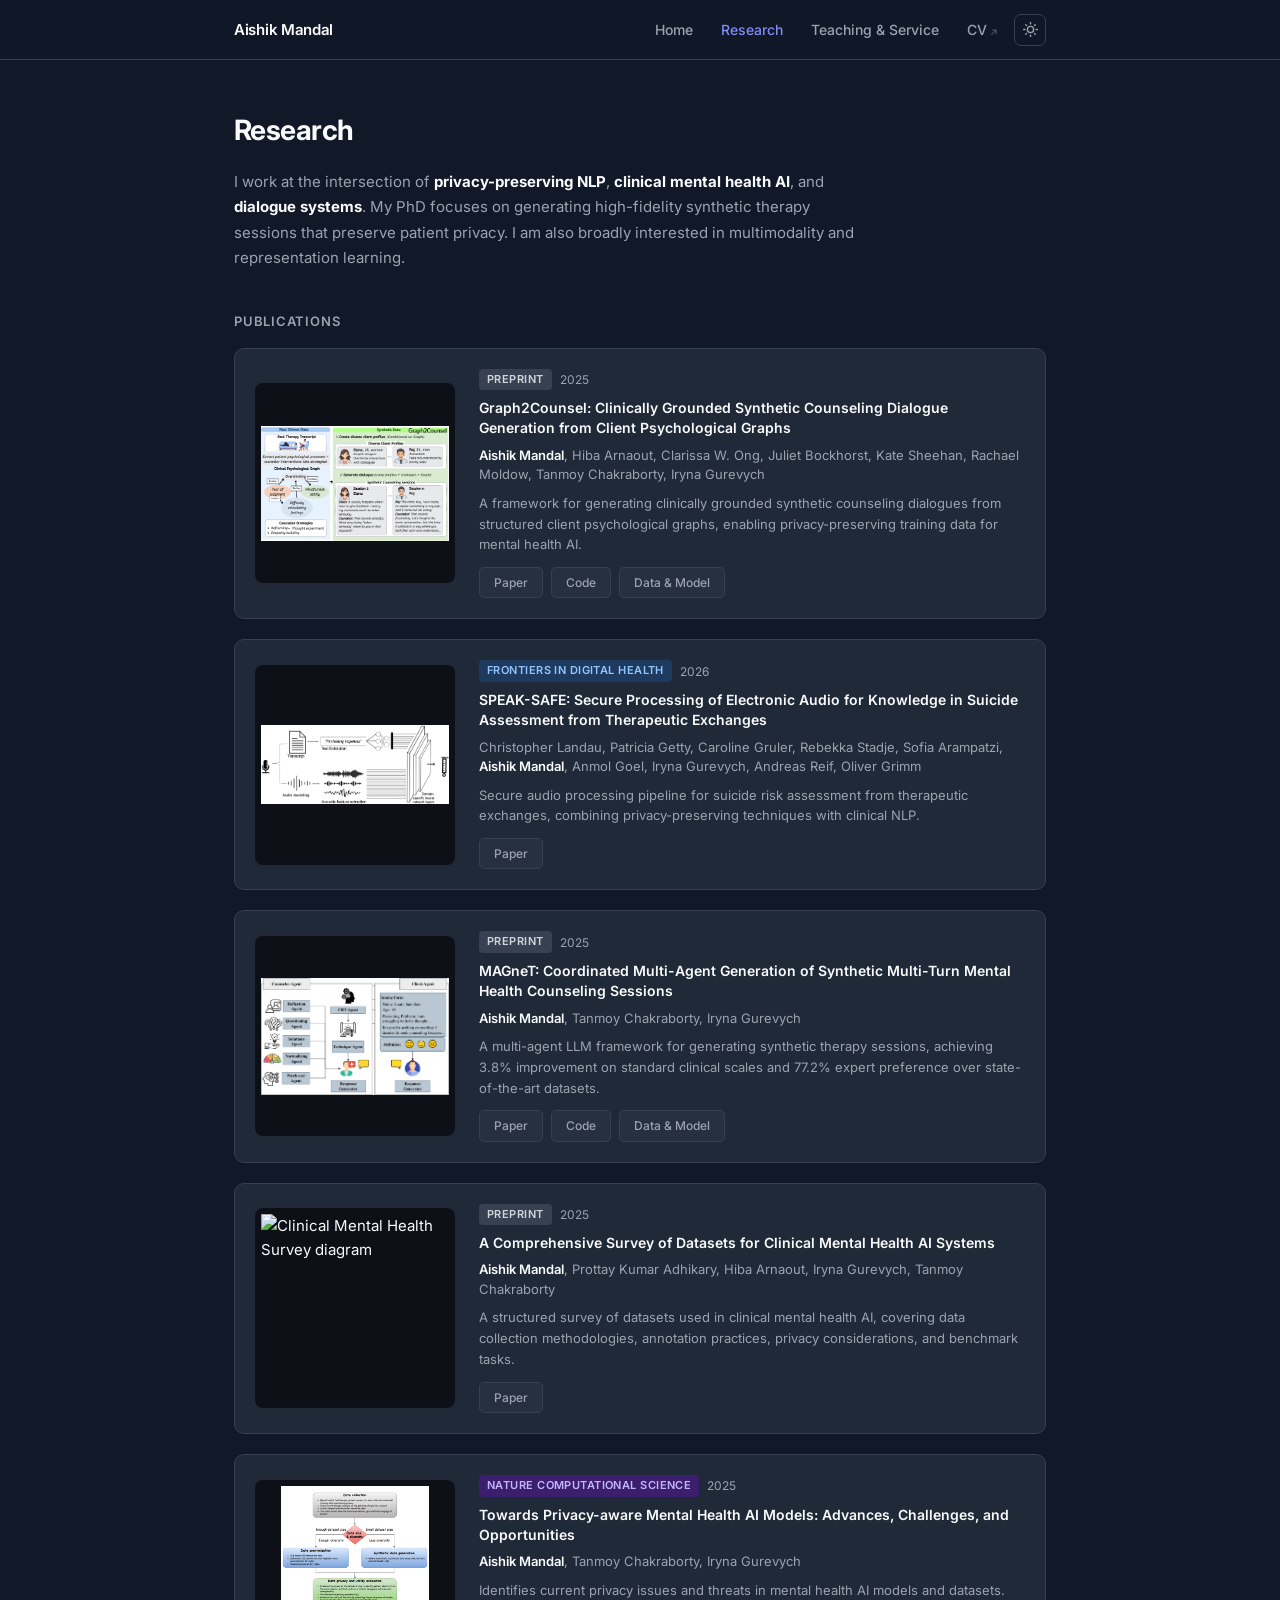
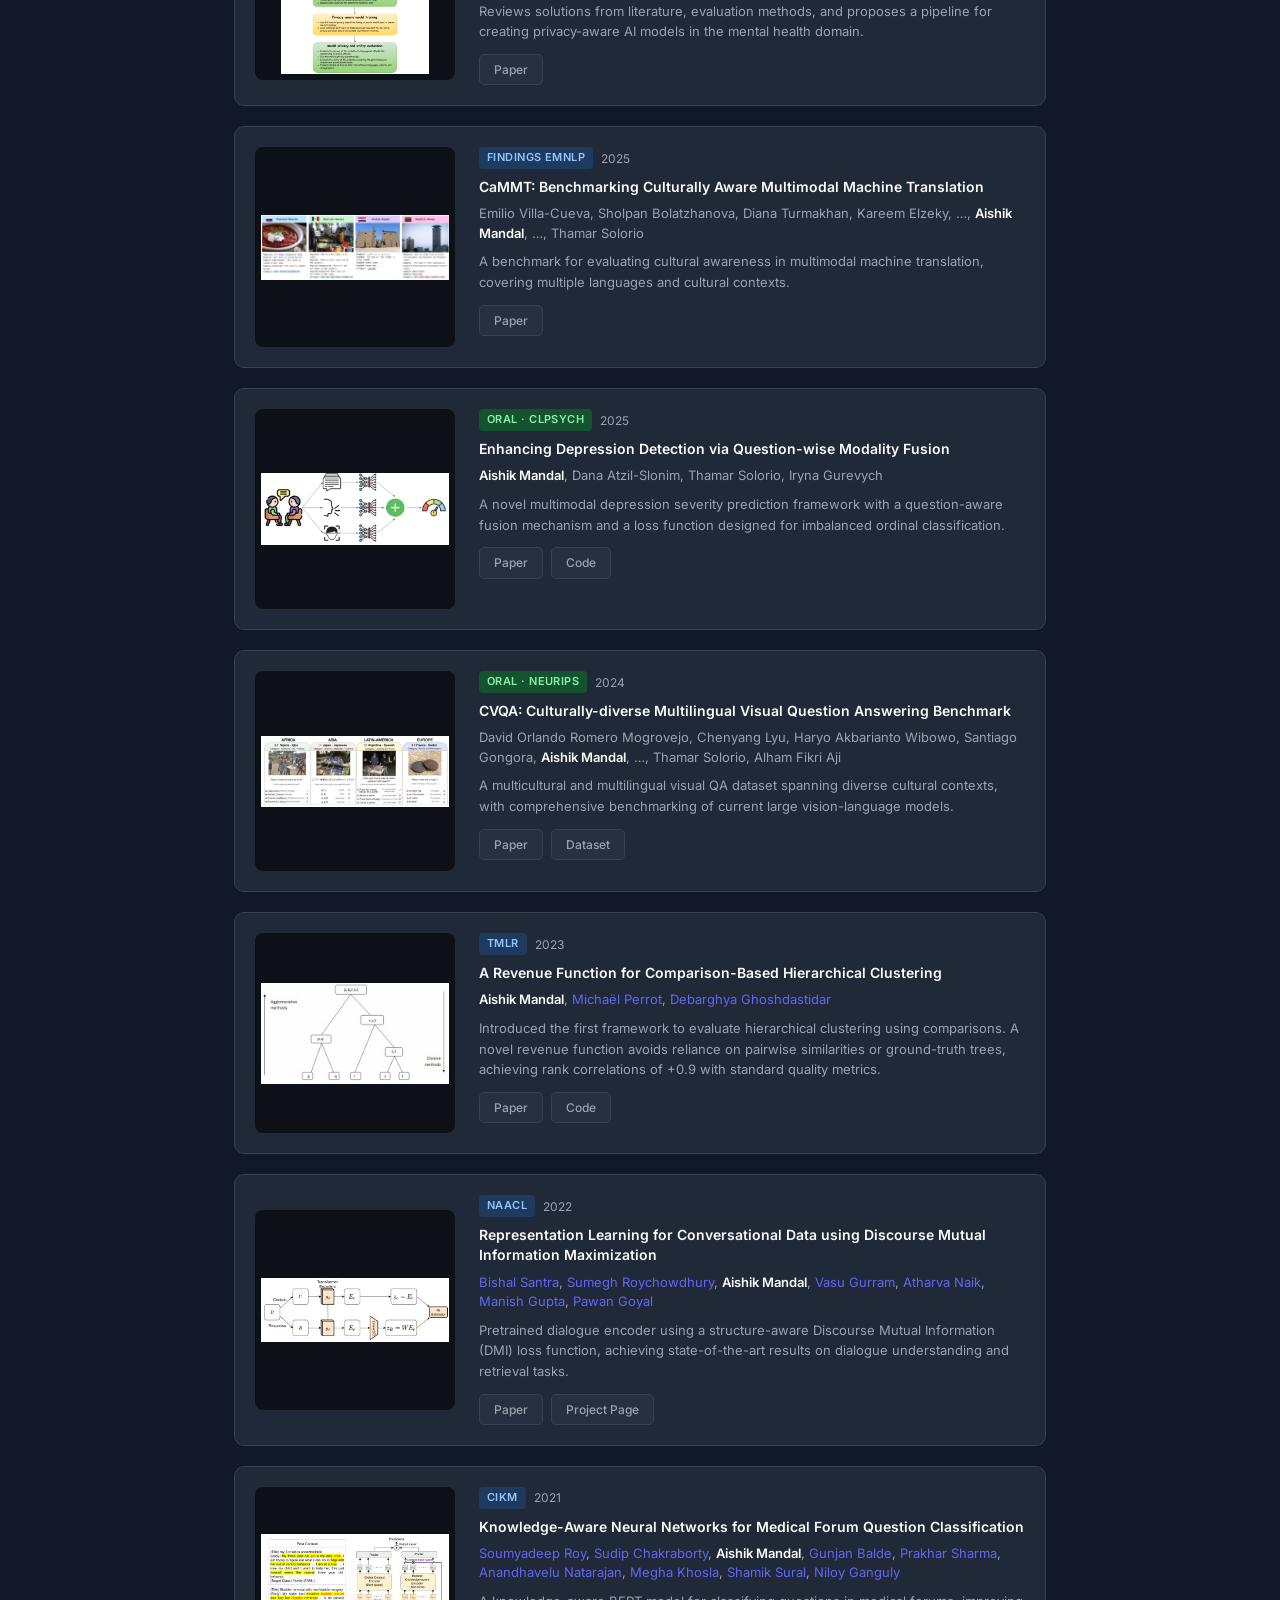
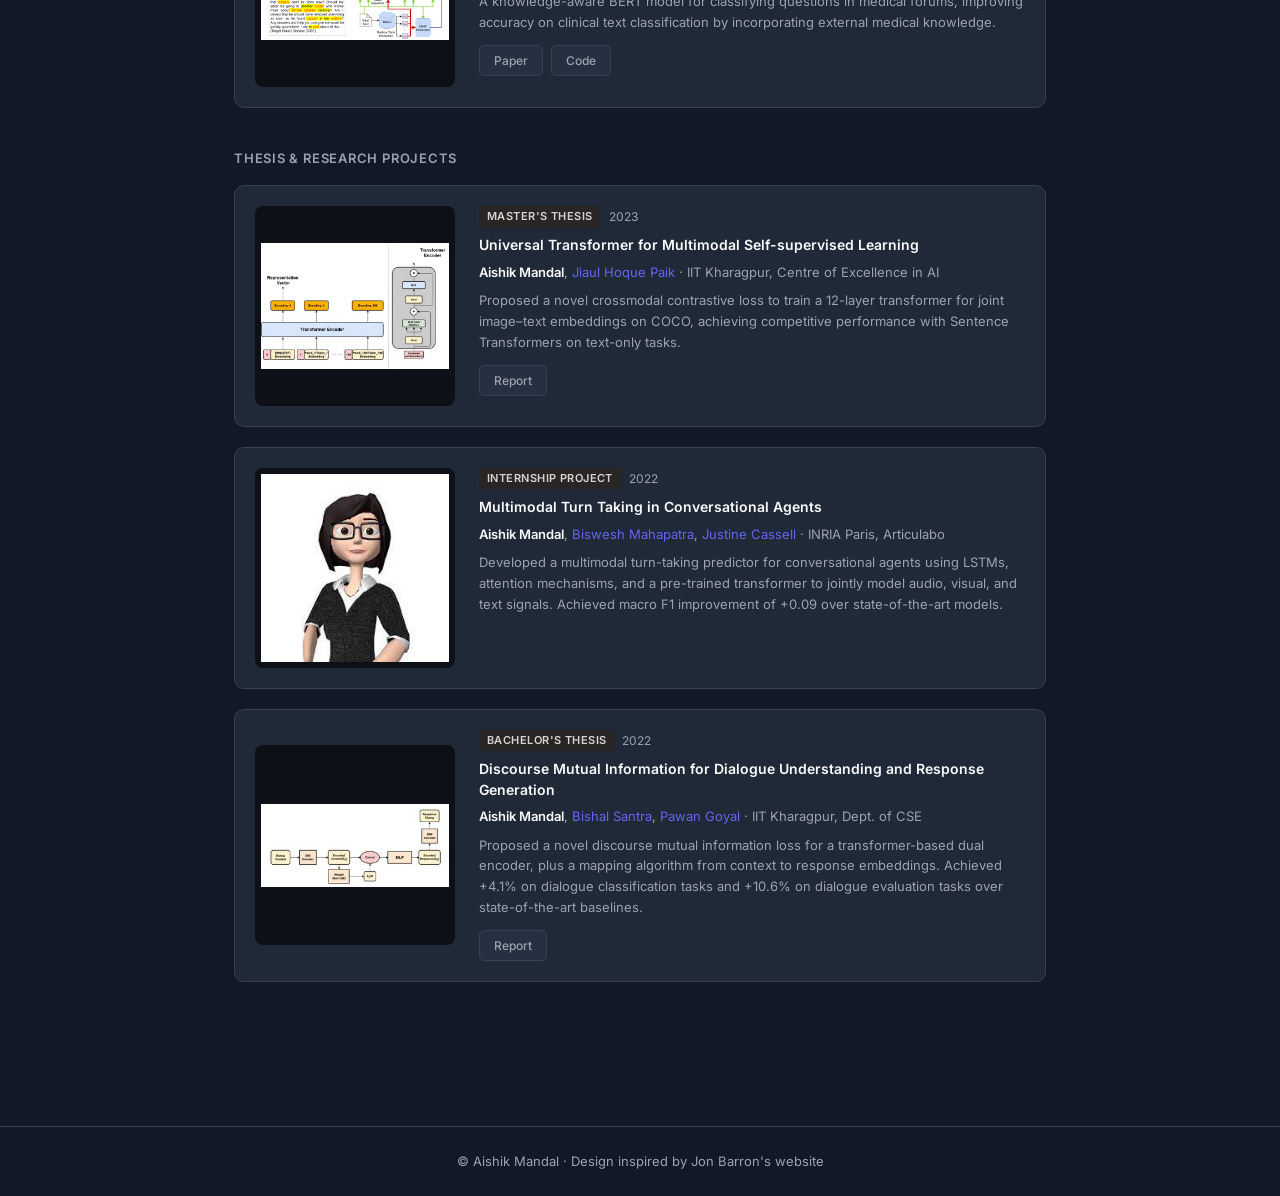
==== research.html @ 2f8f7387 "refactored to multi-page look" ====
<!DOCTYPE html>
<html lang="en">
<head>
  <meta charset="UTF-8">
  <meta name="viewport" content="width=device-width, initial-scale=1">
  <title>Research — Aishik Mandal</title>
  <meta name="author" content="Aishik Mandal">
  <meta name="description" content="Publications and research projects by Aishik Mandal — privacy-preserving NLP, mental health AI, dialogue systems, multimodality.">
  <link rel="canonical" href="https://jitaishik.github.io/research.html">
  <meta property="og:title" content="Research — Aishik Mandal">
  <meta property="og:description" content="Publications and research projects by Aishik Mandal.">
  <meta property="og:url" content="https://jitaishik.github.io/research.html">
  <meta property="og:type" content="website">
  <link rel="icon" href="data:image/svg+xml,<svg xmlns=%22http://www.w3.org/2000/svg%22 viewBox=%220 0 100 100%22><text y=%22.9em%22 font-size=%2290%22>🌐</text></svg>">
  <script>if(localStorage.getItem('theme')==='light')document.documentElement.setAttribute('data-theme','light');</script>
  <link rel="stylesheet" href="assets/css/base.css">
  <link rel="stylesheet" href="assets/css/nav.css">
  <link rel="stylesheet" href="assets/css/research.css">
</head>
<body>
  <a class="skip-link" href="#main">Skip to content</a>

  <nav class="site-nav" aria-label="Primary navigation">
    <div class="nav-inner">
      <a class="nav-logo" href="index.html">Aishik Mandal</a>
      <div class="nav-right">
        <ul class="nav-links">
          <li><a href="index.html">Home</a></li>
          <li><a href="research.html">Research</a></li>
          <li><a href="teaching.html">Teaching &amp; Service</a></li>
          <li><a href="data/CV_Aishik_Mandal_2026.pdf" target="_blank">CV</a></li>
        </ul>
        <button class="theme-toggle" aria-label="Switch to light mode"></button>
        <button class="menu-toggle" aria-label="Toggle menu" aria-expanded="false">☰</button>
      </div>
    </div>
  </nav>

  <main id="main">
    <div class="container">

      <section class="section" id="research">
        <h1 style="font-size:28px; font-weight:700; letter-spacing:-0.02em; margin-bottom:16px;">Research</h1>
        <p class="research-intro">
          I work at the intersection of <strong style="color:var(--text);">privacy-preserving NLP</strong>,
          <strong style="color:var(--text);">clinical mental health AI</strong>, and
          <strong style="color:var(--text);">dialogue systems</strong>.
          My PhD focuses on generating high-fidelity synthetic therapy sessions that preserve patient privacy.
          I am also broadly interested in multimodality and representation learning.
        </p>

        <!-- ── Publications ─────────────────────── -->
        <h2 class="subsection-title">Publications</h2>
        <div class="papers-list">

          <!-- Graph2Counsel -->
          <article class="paper-card" id="graph2counsel">
            <div class="paper-thumb">
              <img src="images/Graph2Counsel_Diagram.png" alt="Graph2Counsel diagram" loading="lazy">
            </div>
            <div class="paper-content">
              <div class="paper-meta">
                <span class="badge badge-preprint">Preprint</span>
                <span class="paper-year">2025</span>
              </div>
              <span class="paper-title">Graph2Counsel: Clinically Grounded Synthetic Counseling Dialogue Generation from Client Psychological Graphs</span>
              <p class="paper-authors">
                <span class="me">Aishik Mandal</span>, Hiba Arnaout, Clarissa W. Ong, Juliet Bockhorst,
                Kate Sheehan, Rachael Moldow, Tanmoy Chakraborty, Iryna Gurevych
              </p>
              <p class="paper-desc">
                A framework for generating clinically grounded synthetic counseling dialogues from structured client psychological graphs, enabling privacy-preserving training data for mental health AI.
              </p>
              <div class="paper-links">
                <a class="btn" href="#" target="_blank">Paper</a>
                <a class="btn" href="#" target="_blank">Code</a>
                <a class="btn" href="#" target="_blank">Data &amp; Model</a>
              </div>
            </div>
          </article>

          <!-- SPEAK-SAFE -->
          <article class="paper-card" id="speaksafe">
            <div class="paper-thumb">
              <img src="images/speak_safe.png" alt="SPEAK-SAFE diagram" loading="lazy">
            </div>
            <div class="paper-content">
              <div class="paper-meta">
                <span class="badge badge-journal">Frontiers in Digital Health</span>
                <span class="paper-year">2026</span>
              </div>
              <span class="paper-title">SPEAK-SAFE: Secure Processing of Electronic Audio for Knowledge in Suicide Assessment from Therapeutic Exchanges</span>
              <p class="paper-authors">
                Christopher Landau, Patricia Getty, Caroline Gruler, Rebekka Stadje, Sofia Arampatzi,
                <span class="me">Aishik Mandal</span>, Anmol Goel, Iryna Gurevych, Andreas Reif, Oliver Grimm
              </p>
              <p class="paper-desc">
                Secure audio processing pipeline for suicide risk assessment from therapeutic exchanges, combining privacy-preserving techniques with clinical NLP.
              </p>
              <div class="paper-links">
                <a class="btn" href="#" target="_blank">Paper</a>
              </div>
            </div>
          </article>

          <!-- MAGneT -->
          <article class="paper-card" id="magnet">
            <div class="paper-thumb">
              <img src="images/MAGneT.png" alt="MAGneT framework diagram" loading="lazy">
            </div>
            <div class="paper-content">
              <div class="paper-meta">
                <span class="badge badge-preprint">Preprint</span>
                <span class="paper-year">2025</span>
              </div>
              <span class="paper-title">MAGneT: Coordinated Multi-Agent Generation of Synthetic Multi-Turn Mental Health Counseling Sessions</span>
              <p class="paper-authors">
                <span class="me">Aishik Mandal</span>, Tanmoy Chakraborty, Iryna Gurevych
              </p>
              <p class="paper-desc">
                A multi-agent LLM framework for generating synthetic therapy sessions, achieving 3.8% improvement on standard clinical scales and 77.2% expert preference over state-of-the-art datasets.
              </p>
              <div class="paper-links">
                <a class="btn" href="#" target="_blank">Paper</a>
                <a class="btn" href="#" target="_blank">Code</a>
                <a class="btn" href="#" target="_blank">Data &amp; Model</a>
              </div>
            </div>
          </article>

          <!-- Survey -->
          <article class="paper-card" id="survey">
            <div class="paper-thumb">
              <img src="images/MH_Survey.png" alt="Clinical Mental Health Survey diagram" loading="lazy">
            </div>
            <div class="paper-content">
              <div class="paper-meta">
                <span class="badge badge-preprint">Preprint</span>
                <span class="paper-year">2025</span>
              </div>
              <span class="paper-title">A Comprehensive Survey of Datasets for Clinical Mental Health AI Systems</span>
              <p class="paper-authors">
                <span class="me">Aishik Mandal</span>, Prottay Kumar Adhikary, Hiba Arnaout, Iryna Gurevych, Tanmoy Chakraborty
              </p>
              <p class="paper-desc">
                A structured survey of datasets used in clinical mental health AI, covering data collection methodologies, annotation practices, privacy considerations, and benchmark tasks.
              </p>
              <div class="paper-links">
                <a class="btn" href="#" target="_blank">Paper</a>
              </div>
            </div>
          </article>

          <!-- Nature NCS -->
          <article class="paper-card" id="privacy-mh">
            <div class="paper-thumb">
              <img src="images/perspective.png" alt="Privacy-aware Mental Health AI thumbnail" loading="lazy">
            </div>
            <div class="paper-content">
              <div class="paper-meta">
                <span class="badge badge-nature">Nature Computational Science</span>
                <span class="paper-year">2025</span>
              </div>
              <a class="paper-title" href="https://www.nature.com/articles/s43588-025-00875-w" target="_blank">
                Towards Privacy-aware Mental Health AI Models: Advances, Challenges, and Opportunities
              </a>
              <p class="paper-authors">
                <span class="me">Aishik Mandal</span>, Tanmoy Chakraborty, Iryna Gurevych
              </p>
              <p class="paper-desc">
                Identifies current privacy issues and threats in mental health AI models and datasets. Reviews solutions from literature, evaluation methods, and proposes a pipeline for creating privacy-aware AI models in the mental health domain.
              </p>
              <div class="paper-links">
                <a class="btn" href="https://www.nature.com/articles/s43588-025-00875-w" target="_blank">Paper</a>
              </div>
            </div>
          </article>

          <!-- CaMMT -->
          <article class="paper-card" id="cammt">
            <div class="paper-thumb">
              <img src="images/cammt.png" alt="CaMMT benchmark diagram" loading="lazy">
            </div>
            <div class="paper-content">
              <div class="paper-meta">
                <span class="badge badge-conf">Findings EMNLP</span>
                <span class="paper-year">2025</span>
              </div>
              <span class="paper-title">CaMMT: Benchmarking Culturally Aware Multimodal Machine Translation</span>
              <p class="paper-authors">
                Emilio Villa-Cueva, Sholpan Bolatzhanova, Diana Turmakhan, Kareem Elzeky, …,
                <span class="me">Aishik Mandal</span>, …, Thamar Solorio
              </p>
              <p class="paper-desc">
                A benchmark for evaluating cultural awareness in multimodal machine translation, covering multiple languages and cultural contexts.
              </p>
              <div class="paper-links">
                <a class="btn" href="#" target="_blank">Paper</a>
              </div>
            </div>
          </article>

          <!-- QuestMF / CLPsych 2025 -->
          <article class="paper-card" id="questmf">
            <div class="paper-thumb">
              <img src="images/questmf.png" alt="Question-wise Modality Fusion thumbnail" loading="lazy">
            </div>
            <div class="paper-content">
              <div class="paper-meta">
                <span class="badge badge-oral">Oral · CLPsych</span>
                <span class="paper-year">2025</span>
              </div>
              <a class="paper-title" href="https://aclanthology.org/2025.clpsych-1.4/" target="_blank">
                Enhancing Depression Detection via Question-wise Modality Fusion
              </a>
              <p class="paper-authors">
                <span class="me">Aishik Mandal</span>, Dana Atzil-Slonim, Thamar Solorio, Iryna Gurevych
              </p>
              <p class="paper-desc">
                A novel multimodal depression severity prediction framework with a question-aware fusion mechanism and a loss function designed for imbalanced ordinal classification.
              </p>
              <div class="paper-links">
                <a class="btn" href="https://aclanthology.org/2025.clpsych-1.pdf#page=56" target="_blank">Paper</a>
                <a class="btn" href="https://github.com/UKPLab/clpsych2025-questmf" target="_blank">Code</a>
              </div>
            </div>
          </article>

          <!-- CVQA -->
          <article class="paper-card" id="cvqa">
            <div class="paper-thumb">
              <img src="images/cvqa.png" alt="CVQA benchmark thumbnail" loading="lazy">
            </div>
            <div class="paper-content">
              <div class="paper-meta">
                <span class="badge badge-oral">Oral · NeurIPS</span>
                <span class="paper-year">2024</span>
              </div>
              <a class="paper-title" href="https://proceedings.neurips.cc/paper_files/paper/2024/hash/1568882ba1a50316e87852542523739c-Abstract-Datasets_and_Benchmarks_Track.html" target="_blank">
                CVQA: Culturally-diverse Multilingual Visual Question Answering Benchmark
              </a>
              <p class="paper-authors">
                David Orlando Romero Mogrovejo, Chenyang Lyu, Haryo Akbarianto Wibowo, Santiago Gongora,
                <span class="me">Aishik Mandal</span>, …, Thamar Solorio, Alham Fikri Aji
              </p>
              <p class="paper-desc">
                A multicultural and multilingual visual QA dataset spanning diverse cultural contexts, with comprehensive benchmarking of current large vision-language models.
              </p>
              <div class="paper-links">
                <a class="btn" href="https://proceedings.neurips.cc/paper_files/paper/2024/file/1568882ba1a50316e87852542523739c-Paper-Datasets_and_Benchmarks_Track.pdf" target="_blank">Paper</a>
                <a class="btn" href="https://huggingface.co/datasets/afaji/cvqa" target="_blank">Dataset</a>
              </div>
            </div>
          </article>

          <!-- Revenue / TMLR 2023 -->
          <article class="paper-card" id="clustering">
            <div class="paper-thumb">
              <img src="images/cluster.jpg" alt="Hierarchical clustering thumbnail" loading="lazy">
            </div>
            <div class="paper-content">
              <div class="paper-meta">
                <span class="badge badge-journal">TMLR</span>
                <span class="paper-year">2023</span>
              </div>
              <a class="paper-title" href="https://openreview.net/pdf?id=QzWr4w8PXx" target="_blank">
                A Revenue Function for Comparison-Based Hierarchical Clustering
              </a>
              <p class="paper-authors">
                <span class="me">Aishik Mandal</span>,
                <a href="https://mperrot.github.io/">Michaël Perrot</a>,
                <a href="https://www.professoren.tum.de/en/ghoshdastidar-debarghya">Debarghya Ghoshdastidar</a>
              </p>
              <p class="paper-desc">
                Introduced the first framework to evaluate hierarchical clustering using comparisons. A novel revenue function avoids reliance on pairwise similarities or ground-truth trees, achieving rank correlations of +0.9 with standard quality metrics.
              </p>
              <div class="paper-links">
                <a class="btn" href="https://openreview.net/pdf?id=QzWr4w8PXx" target="_blank">Paper</a>
                <a class="btn" href="https://github.com/jitaishik/Revenue_ComparisonHC" target="_blank">Code</a>
              </div>
            </div>
          </article>

          <!-- NAACL 2022 -->
          <article class="paper-card" id="dmi-naacl">
            <div class="paper-thumb">
              <img src="images/dmi_model.jpg" alt="Discourse Mutual Information model thumbnail" loading="lazy">
            </div>
            <div class="paper-content">
              <div class="paper-meta">
                <span class="badge badge-conf">NAACL</span>
                <span class="paper-year">2022</span>
              </div>
              <a class="paper-title" href="https://aclanthology.org/2022.naacl-main.124/" target="_blank">
                Representation Learning for Conversational Data using Discourse Mutual Information Maximization
              </a>
              <p class="paper-authors">
                <a href="https://bsantraigi.github.io/cv.html">Bishal Santra</a>,
                <a href="https://scholar.google.com/citations?user=8T4DcYIAAAAJ&hl=en">Sumegh Roychowdhury</a>,
                <span class="me">Aishik Mandal</span>,
                <a href="https://www.linkedin.com/in/vasu-gurram-a94687177/?originalSubdomain=in">Vasu Gurram</a>,
                <a href="https://github.com/atharva-naik">Atharva Naik</a>,
                <a href="https://www.microsoft.com/en-us/research/people/gmanish/">Manish Gupta</a>,
                <a href="https://cse.iitkgp.ac.in/~pawang/">Pawan Goyal</a>
              </p>
              <p class="paper-desc">
                Pretrained dialogue encoder using a structure-aware Discourse Mutual Information (DMI) loss function, achieving state-of-the-art results on dialogue understanding and retrieval tasks.
              </p>
              <div class="paper-links">
                <a class="btn" href="https://aclanthology.org/2022.naacl-main.124.pdf" target="_blank">Paper</a>
                <a class="btn" href="https://bsantraigi.github.io/DMI/" target="_blank">Project Page</a>
              </div>
            </div>
          </article>

          <!-- CIKM 2021 -->
          <article class="paper-card" id="medbert">
            <div class="paper-thumb">
              <img src="images/medbert-ichi.jpg" alt="Medical forum QA thumbnail" loading="lazy">
            </div>
            <div class="paper-content">
              <div class="paper-meta">
                <span class="badge badge-conf">CIKM</span>
                <span class="paper-year">2021</span>
              </div>
              <a class="paper-title" href="https://dl.acm.org/doi/abs/10.1145/3459637.3482128" target="_blank">
                Knowledge-Aware Neural Networks for Medical Forum Question Classification
              </a>
              <p class="paper-authors">
                <a href="https://scholar.google.co.in/citations?user=t3EF4i0AAAAJ&hl=en">Soumyadeep Roy</a>,
                <a href="https://www.linkedin.com/in/sudip-chakraborty-99a8ab176/?originalSubdomain=in">Sudip Chakraborty</a>,
                <span class="me">Aishik Mandal</span>,
                <a href="https://sites.google.com/view/baldegunjan/home">Gunjan Balde</a>,
                <a href="https://scholar.google.com/citations?user=WLlTP5gAAAAJ&hl=en">Prakhar Sharma</a>,
                <a href="https://research.adobe.com/person/anandhavelu-n/">Anandhavelu Natarajan</a>,
                <a href="https://khosla.github.io/">Megha Khosla</a>,
                <a href="http://www.facweb.iitkgp.ac.in/~shamik/">Shamik Sural</a>,
                <a href="http://www.facweb.iitkgp.ac.in/~niloy/">Niloy Ganguly</a>
              </p>
              <p class="paper-desc">
                A knowledge-aware BERT model for classifying questions in medical forums, improving accuracy on clinical text classification by incorporating external medical knowledge.
              </p>
              <div class="paper-links">
                <a class="btn" href="https://dl.acm.org/doi/pdf/10.1145/3459637.3482128" target="_blank">Paper</a>
                <a class="btn" href="https://github.com/roysoumya/knowledge-aware-med-classification" target="_blank">Code</a>
              </div>
            </div>
          </article>

        </div>

        <!-- ── Thesis & Research Projects ─────────── -->
        <h2 class="subsection-title">Thesis &amp; Research Projects</h2>
        <div class="papers-list">

          <!-- Master's Thesis -->
          <article class="paper-card" id="masters-thesis">
            <div class="paper-thumb">
              <img src="images/ut.jpg" alt="Universal Transformer thumbnail" loading="lazy">
            </div>
            <div class="paper-content">
              <div class="paper-meta">
                <span class="badge badge-thesis">Master's Thesis</span>
                <span class="paper-year">2023</span>
              </div>
              <a class="paper-title" href="https://drive.google.com/drive/folders/1yiIRwuFKmMY2-XYvSSr1SyLpytTiTQE6?usp=sharing" target="_blank">
                Universal Transformer for Multimodal Self-supervised Learning
              </a>
              <p class="paper-authors">
                <span class="me">Aishik Mandal</span>,
                <a href="http://www.ai.iitkgp.ac.in/jiaul-hoque-paik.html">Jiaul Hoque Paik</a>
                <span class="muted"> · IIT Kharagpur, Centre of Excellence in AI</span>
              </p>
              <p class="paper-desc">
                Proposed a novel crossmodal contrastive loss to train a 12-layer transformer for joint image–text embeddings on COCO, achieving competitive performance with Sentence Transformers on text-only tasks.
              </p>
              <div class="paper-links">
                <a class="btn" href="https://drive.google.com/drive/folders/1yiIRwuFKmMY2-XYvSSr1SyLpytTiTQE6?usp=sharing" target="_blank">Report</a>
              </div>
            </div>
          </article>

          <!-- INRIA Internship -->
          <article class="paper-card" id="turntaking">
            <div class="paper-thumb">
              <img src="images/sara.jpeg" alt="Turn-taking in conversational agents thumbnail" loading="lazy">
            </div>
            <div class="paper-content">
              <div class="paper-meta">
                <span class="badge badge-intern">Internship Project</span>
                <span class="paper-year">2022</span>
              </div>
              <span class="paper-title">Multimodal Turn Taking in Conversational Agents</span>
              <p class="paper-authors">
                <span class="me">Aishik Mandal</span>,
                <a href="https://biswesh456.github.io/">Biswesh Mahapatra</a>,
                <a href="http://www.justinecassell.com/">Justine Cassell</a>
                <span class="muted"> · INRIA Paris, Articulabo</span>
              </p>
              <p class="paper-desc">
                Developed a multimodal turn-taking predictor for conversational agents using LSTMs, attention mechanisms, and a pre-trained transformer to jointly model audio, visual, and text signals. Achieved macro F1 improvement of +0.09 over state-of-the-art models.
              </p>
            </div>
          </article>

          <!-- Bachelor's Thesis -->
          <article class="paper-card" id="bachelors-thesis">
            <div class="paper-thumb">
              <img src="images/mlp.jpg" alt="Discourse MI model thumbnail" loading="lazy">
            </div>
            <div class="paper-content">
              <div class="paper-meta">
                <span class="badge badge-thesis">Bachelor's Thesis</span>
                <span class="paper-year">2022</span>
              </div>
              <a class="paper-title" href="https://drive.google.com/drive/folders/1_L0r_WqDA-lHyrMZx1fdV6hKszhLvZSh?usp=sharing" target="_blank">
                Discourse Mutual Information for Dialogue Understanding and Response Generation
              </a>
              <p class="paper-authors">
                <span class="me">Aishik Mandal</span>,
                <a href="https://bsantraigi.github.io/cv.html">Bishal Santra</a>,
                <a href="https://cse.iitkgp.ac.in/~pawang/">Pawan Goyal</a>
                <span class="muted"> · IIT Kharagpur, Dept. of CSE</span>
              </p>
              <p class="paper-desc">
                Proposed a novel discourse mutual information loss for a transformer-based dual encoder, plus a mapping algorithm from context to response embeddings. Achieved +4.1% on dialogue classification tasks and +10.6% on dialogue evaluation tasks over state-of-the-art baselines.
              </p>
              <div class="paper-links">
                <a class="btn" href="https://drive.google.com/drive/folders/1_L0r_WqDA-lHyrMZx1fdV6hKszhLvZSh?usp=sharing" target="_blank">Report</a>
              </div>
            </div>
          </article>

        </div>
      </section>

    </div>
  </main>

  <footer>
    <div class="container">
      <p>© Aishik Mandal · Design inspired by <a href="https://jonbarron.info/">Jon Barron's website</a></p>
    </div>
  </footer>

  <script src="assets/js/nav.js"></script>
</body>
</html>
---- assets/css/base.css ----
@import url('https://fonts.googleapis.com/css2?family=Inter:wght@300;400;500;600;700&display=swap');

*, *::before, *::after { box-sizing: border-box; margin: 0; padding: 0; }

:root {
  --bg:           #111827;
  --surface:      #1f2937;
  --surface-2:    #263040;
  --border:       #374151;
  --text:         #f9fafb;
  --text-muted:   #9ca3af;
  --accent:       #6366f1;
  --accent-hover: #818cf8;
  --nav-bg:       rgba(17, 24, 39, 0.92);
  --thumb-bg:     #0d1117;
  --font:         'Inter', system-ui, -apple-system, sans-serif;
  --max-w:        860px;
  --nav-h:        60px;
}

[data-theme="light"] {
  --bg:           #f8f9fa;
  --surface:      #ffffff;
  --surface-2:    #f1f3f5;
  --border:       #dee2e6;
  --text:         #111827;
  --text-muted:   #6b7280;
  --accent:       #4f46e5;
  --accent-hover: #6366f1;
  --nav-bg:       rgba(248, 249, 250, 0.92);
  --thumb-bg:     #f1f3f5;
}

/* Badge overrides for light mode */
[data-theme="light"] .badge-nature   { background: #ede9fe; color: #5b21b6; }
[data-theme="light"] .badge-oral     { background: #dcfce7; color: #15803d; }
[data-theme="light"] .badge-conf     { background: #dbeafe; color: #1d4ed8; }
[data-theme="light"] .badge-journal  { background: #dbeafe; color: #1d4ed8; }
[data-theme="light"] .badge-preprint { background: #f3f4f6; color: #374151; border: 1px solid #e5e7eb; }
[data-theme="light"] .badge-thesis   { background: #fef3c7; color: #92400e; }
[data-theme="light"] .badge-intern   { background: #fef3c7; color: #92400e; }

html { scroll-behavior: smooth; }

body {
  font-family: var(--font);
  background: var(--bg);
  color: var(--text);
  font-size: 15px;
  line-height: 1.6;
  min-height: 100vh;
}

a {
  color: var(--accent);
  text-decoration: none;
  transition: color 0.15s;
}
a:hover { color: var(--accent-hover); }

/* Layout */
.container {
  max-width: var(--max-w);
  margin: 0 auto;
  padding: 0 24px;
}

main {
  padding-top: calc(var(--nav-h) + 48px);
  padding-bottom: 80px;
}

.section { margin-bottom: 64px; }

.section-title {
  font-size: 12px;
  font-weight: 600;
  letter-spacing: 0.1em;
  text-transform: uppercase;
  color: var(--text-muted);
  margin-bottom: 24px;
  padding-bottom: 10px;
  border-bottom: 1px solid var(--border);
}

/* Badges */
.badge {
  display: inline-block;
  padding: 2px 8px;
  border-radius: 4px;
  font-size: 11px;
  font-weight: 600;
  letter-spacing: 0.04em;
  text-transform: uppercase;
  vertical-align: middle;
  white-space: nowrap;
}
.badge-nature   { background: #3b1e6e; color: #c4b5fd; }
.badge-oral     { background: #14532d; color: #86efac; }
.badge-conf     { background: #1e3a5f; color: #93c5fd; }
.badge-journal  { background: #1e3a5f; color: #93c5fd; }
.badge-preprint { background: #374151; color: #d1d5db; }
.badge-thesis   { background: #292524; color: #d6d3d1; }
.badge-intern   { background: #292524; color: #d6d3d1; }

/* Footer */
footer {
  border-top: 1px solid var(--border);
  padding: 24px 0;
  text-align: center;
  color: var(--text-muted);
  font-size: 13px;
}
footer a { color: var(--text-muted); }
footer a:hover { color: var(--accent-hover); }

/* Skip to content */
.skip-link {
  position: absolute;
  top: -40px;
  left: 0;
  background: var(--accent);
  color: #fff;
  padding: 8px 12px;
  z-index: 100;
  border-radius: 0 0 4px 0;
  font-size: 14px;
}
.skip-link:focus { top: 0; }

img { max-width: 100%; height: auto; display: block; }

/* Shared link pill button */
.btn {
  display: inline-flex;
  align-items: center;
  gap: 4px;
  padding: 5px 14px;
  border-radius: 5px;
  font-size: 12px;
  font-weight: 500;
  background: var(--surface-2);
  border: 1px solid var(--border);
  color: var(--text-muted);
  transition: all 0.15s;
  cursor: pointer;
}
.btn:hover {
  background: var(--accent);
  border-color: var(--accent);
  color: #fff;
}

.highlight { font-weight: 700; color: var(--text); }
.muted { color: var(--text-muted); }
---- assets/css/nav.css ----
.site-nav {
  position: fixed;
  top: 0; left: 0; right: 0;
  height: var(--nav-h);
  background: var(--nav-bg);
  backdrop-filter: blur(12px);
  -webkit-backdrop-filter: blur(12px);
  border-bottom: 1px solid var(--border);
  z-index: 50;
  display: flex;
  align-items: center;
}

.nav-inner {
  max-width: var(--max-w);
  width: 100%;
  margin: 0 auto;
  padding: 0 24px;
  display: flex;
  align-items: center;
  justify-content: space-between;
}

.nav-logo {
  font-weight: 600;
  font-size: 15px;
  color: var(--text);
  letter-spacing: -0.02em;
}
.nav-logo:hover { color: var(--accent-hover); }

/* Right side: links + controls */
.nav-right {
  display: flex;
  align-items: center;
  gap: 16px;
}

.nav-links {
  display: flex;
  align-items: center;
  gap: 28px;
  list-style: none;
}

.nav-links a {
  color: var(--text-muted);
  font-size: 14px;
  font-weight: 500;
  transition: color 0.15s;
}
.nav-links a:hover { color: var(--text); }
.nav-links a.active,
.nav-links a[aria-current="page"] { color: var(--accent-hover); }
.nav-links a[target="_blank"]::after {
  content: ' ↗';
  font-size: 10px;
  opacity: 0.5;
}

/* Theme toggle */
.theme-toggle {
  display: flex;
  align-items: center;
  justify-content: center;
  width: 32px;
  height: 32px;
  background: none;
  border: 1px solid var(--border);
  border-radius: 7px;
  cursor: pointer;
  color: var(--text-muted);
  flex-shrink: 0;
  transition: color 0.15s, border-color 0.15s, background 0.15s;
}
.theme-toggle:hover {
  color: var(--text);
  border-color: var(--text-muted);
  background: var(--surface-2);
}
.theme-toggle svg { pointer-events: none; }

/* Hamburger */
.menu-toggle {
  display: none;
  background: none;
  border: none;
  cursor: pointer;
  padding: 6px;
  color: var(--text);
  font-size: 18px;
  line-height: 1;
}

@media (max-width: 600px) {
  .menu-toggle { display: block; }

  .nav-links {
    display: none;
    position: fixed;
    top: var(--nav-h);
    left: 0; right: 0;
    background: var(--surface);
    border-bottom: 1px solid var(--border);
    flex-direction: column;
    align-items: flex-start;
    padding: 8px 24px 20px;
    gap: 0;
  }
  .nav-links.open { display: flex; }
  .nav-links li { width: 100%; }
  .nav-links a {
    display: block;
    padding: 14px 0;
    border-bottom: 1px solid var(--border);
    font-size: 15px;
  }
  .nav-links li:last-child a { border-bottom: none; }
}
---- assets/css/research.css ----
.research-intro {
  color: var(--text-muted);
  font-size: 15px;
  line-height: 1.7;
  margin-bottom: 40px;
  max-width: 640px;
}

/* ── Paper cards ─────────────────────────────── */
.papers-list {
  display: flex;
  flex-direction: column;
  gap: 20px;
}

.paper-card {
  background: var(--surface);
  border: 1px solid var(--border);
  border-radius: 10px;
  display: flex;
  gap: 24px;
  padding: 20px;
  transition: border-color 0.2s, box-shadow 0.2s;
}
.paper-card:hover {
  border-color: var(--accent);
  box-shadow: 0 0 0 1px rgba(99, 102, 241, 0.15);
}

/* Thumbnail */
.paper-thumb {
  flex-shrink: 0;
  width: 200px;
  height: 200px;
  border-radius: 8px;
  overflow: hidden;
  background: var(--thumb-bg);
  display: flex;
  align-items: center;
  justify-content: center;
  align-self: center;
}
.paper-thumb img {
  width: 100%;
  height: 100%;
  object-fit: contain;
  padding: 6px;
}

/* Coloured placeholders for papers without images */
.paper-thumb-placeholder {
  width: 100%;
  height: 100%;
  display: flex;
  align-items: center;
  justify-content: center;
  font-size: 13px;
  font-weight: 700;
  letter-spacing: 0.02em;
  color: rgba(255, 255, 255, 0.9);
  text-align: center;
  line-height: 1.3;
  padding: 14px;
}
.ph-teal    { background: linear-gradient(135deg, #0f766e 0%, #0d9488 100%); }
.ph-rose    { background: linear-gradient(135deg, #be123c 0%, #e11d48 100%); }
.ph-amber   { background: linear-gradient(135deg, #b45309 0%, #d97706 100%); }
.ph-slate   { background: linear-gradient(135deg, #334155 0%, #475569 100%); }
.ph-emerald { background: linear-gradient(135deg, #047857 0%, #059669 100%); }

/* Paper body */
.paper-content { flex: 1; min-width: 0; }

.paper-meta {
  display: flex;
  align-items: center;
  gap: 8px;
  margin-bottom: 8px;
  flex-wrap: wrap;
}
.paper-year { color: var(--text-muted); font-size: 12px; }

.paper-title {
  font-size: 14px;
  font-weight: 600;
  color: var(--text);
  line-height: 1.45;
  margin-bottom: 7px;
  display: block;
}
.paper-title:hover { color: var(--accent-hover); }
span.paper-title { cursor: default; }
span.paper-title:hover { color: var(--text); }

.paper-authors {
  font-size: 13px;
  color: var(--text-muted);
  margin-bottom: 8px;
  line-height: 1.5;
}
.paper-authors .me { color: var(--text); font-weight: 600; }

.paper-desc {
  font-size: 13px;
  color: var(--text-muted);
  line-height: 1.6;
  margin-bottom: 12px;
}

.paper-links {
  display: flex;
  gap: 8px;
  flex-wrap: wrap;
}

/* ── Featured publication strips on homepage ── */
.featured-list {
  display: flex;
  flex-direction: column;
  gap: 12px;
}

.featured-card {
  background: var(--surface);
  border: 1px solid var(--border);
  border-radius: 8px;
  padding: 14px 18px;
  transition: border-color 0.2s;
}
.featured-card:hover { border-color: var(--accent); }

.featured-title {
  font-size: 14px;
  font-weight: 600;
  color: var(--text);
  display: block;
  margin-bottom: 7px;
  line-height: 1.4;
}
.featured-title:hover { color: var(--accent-hover); }

.featured-meta {
  display: flex;
  align-items: center;
  gap: 8px;
  flex-wrap: wrap;
}

.see-all {
  display: inline-flex;
  align-items: center;
  gap: 4px;
  margin-top: 18px;
  font-size: 14px;
  font-weight: 500;
  color: var(--accent);
}
.see-all:hover { color: var(--accent-hover); }

/* ── Subsection heading within research page ── */
.subsection-title {
  font-size: 13px;
  font-weight: 600;
  color: var(--text-muted);
  letter-spacing: 0.06em;
  text-transform: uppercase;
  margin: 40px 0 16px;
}

/* ── Responsive ───────────────────────────── */
@media (max-width: 640px) {
  .paper-card {
    flex-direction: column;
    gap: 16px;
  }
  .paper-thumb {
    width: 100%;
    height: 220px;
    align-self: auto;
  }
}
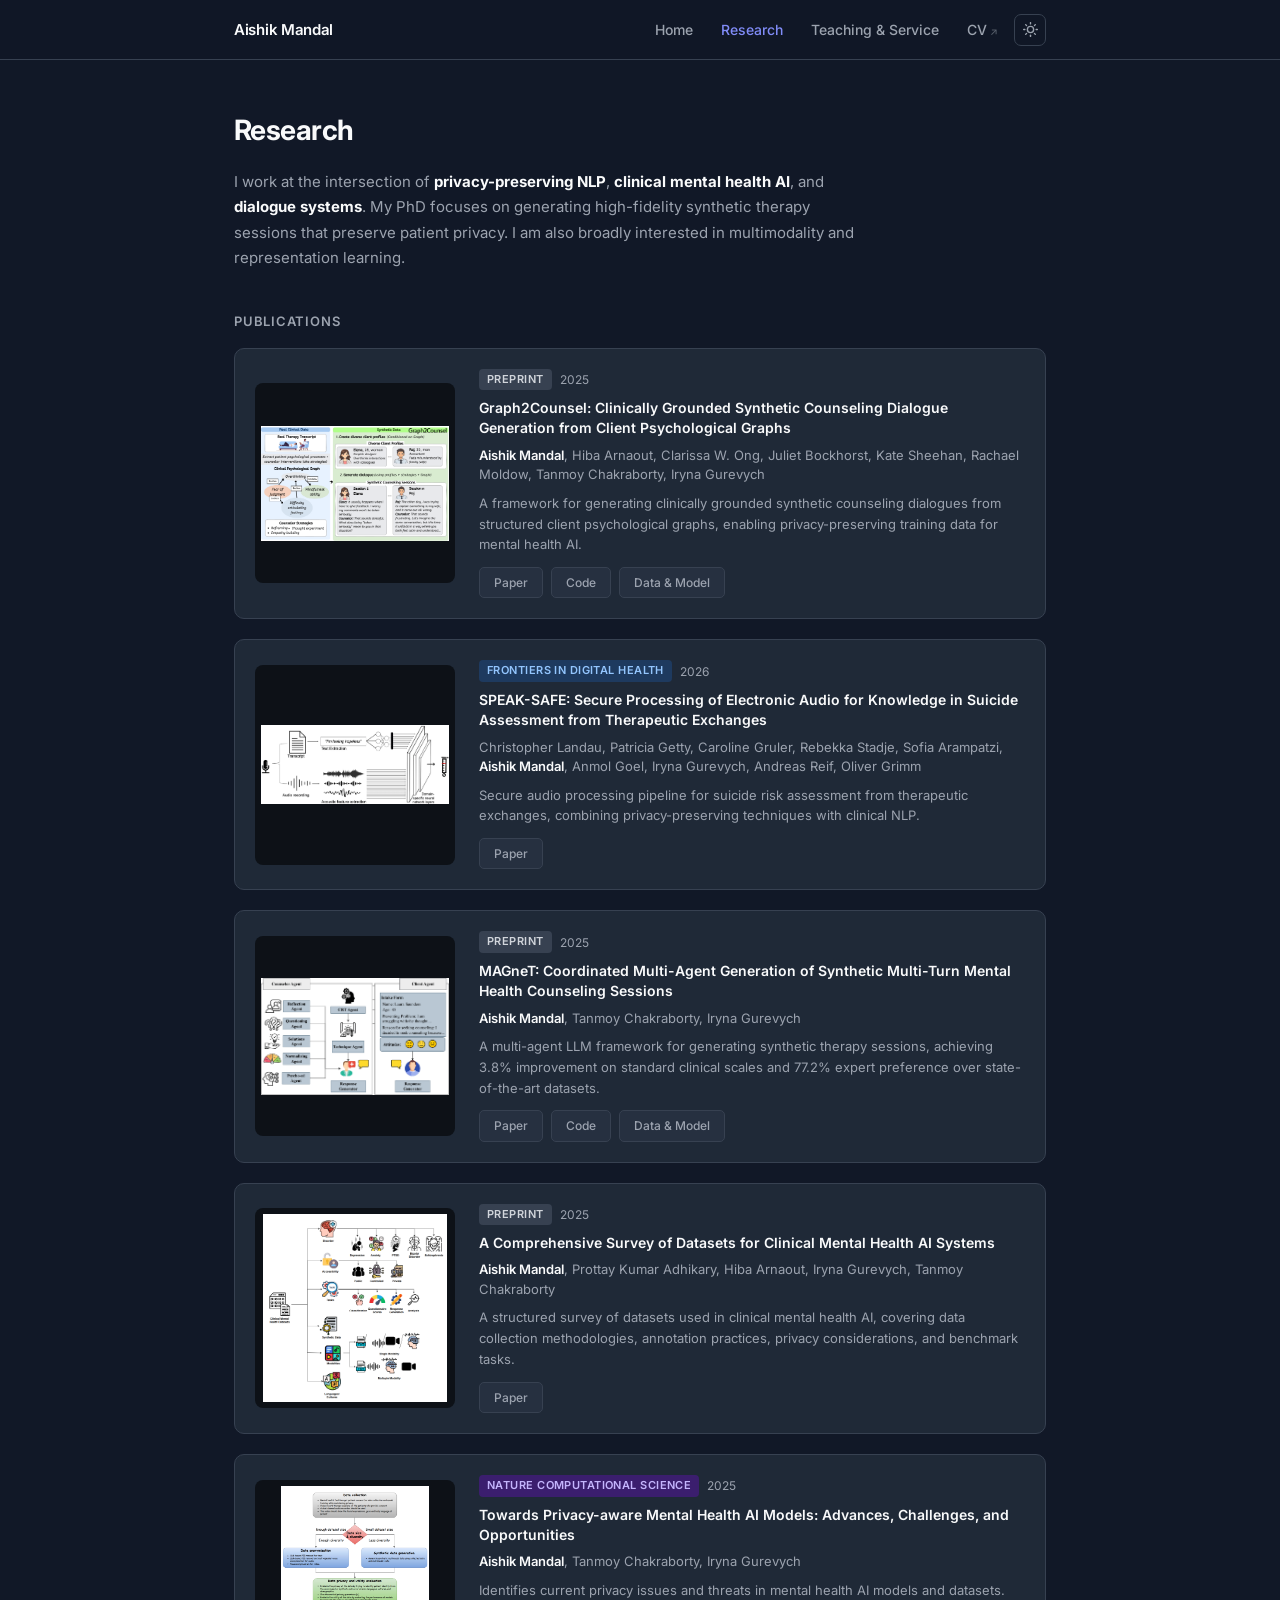
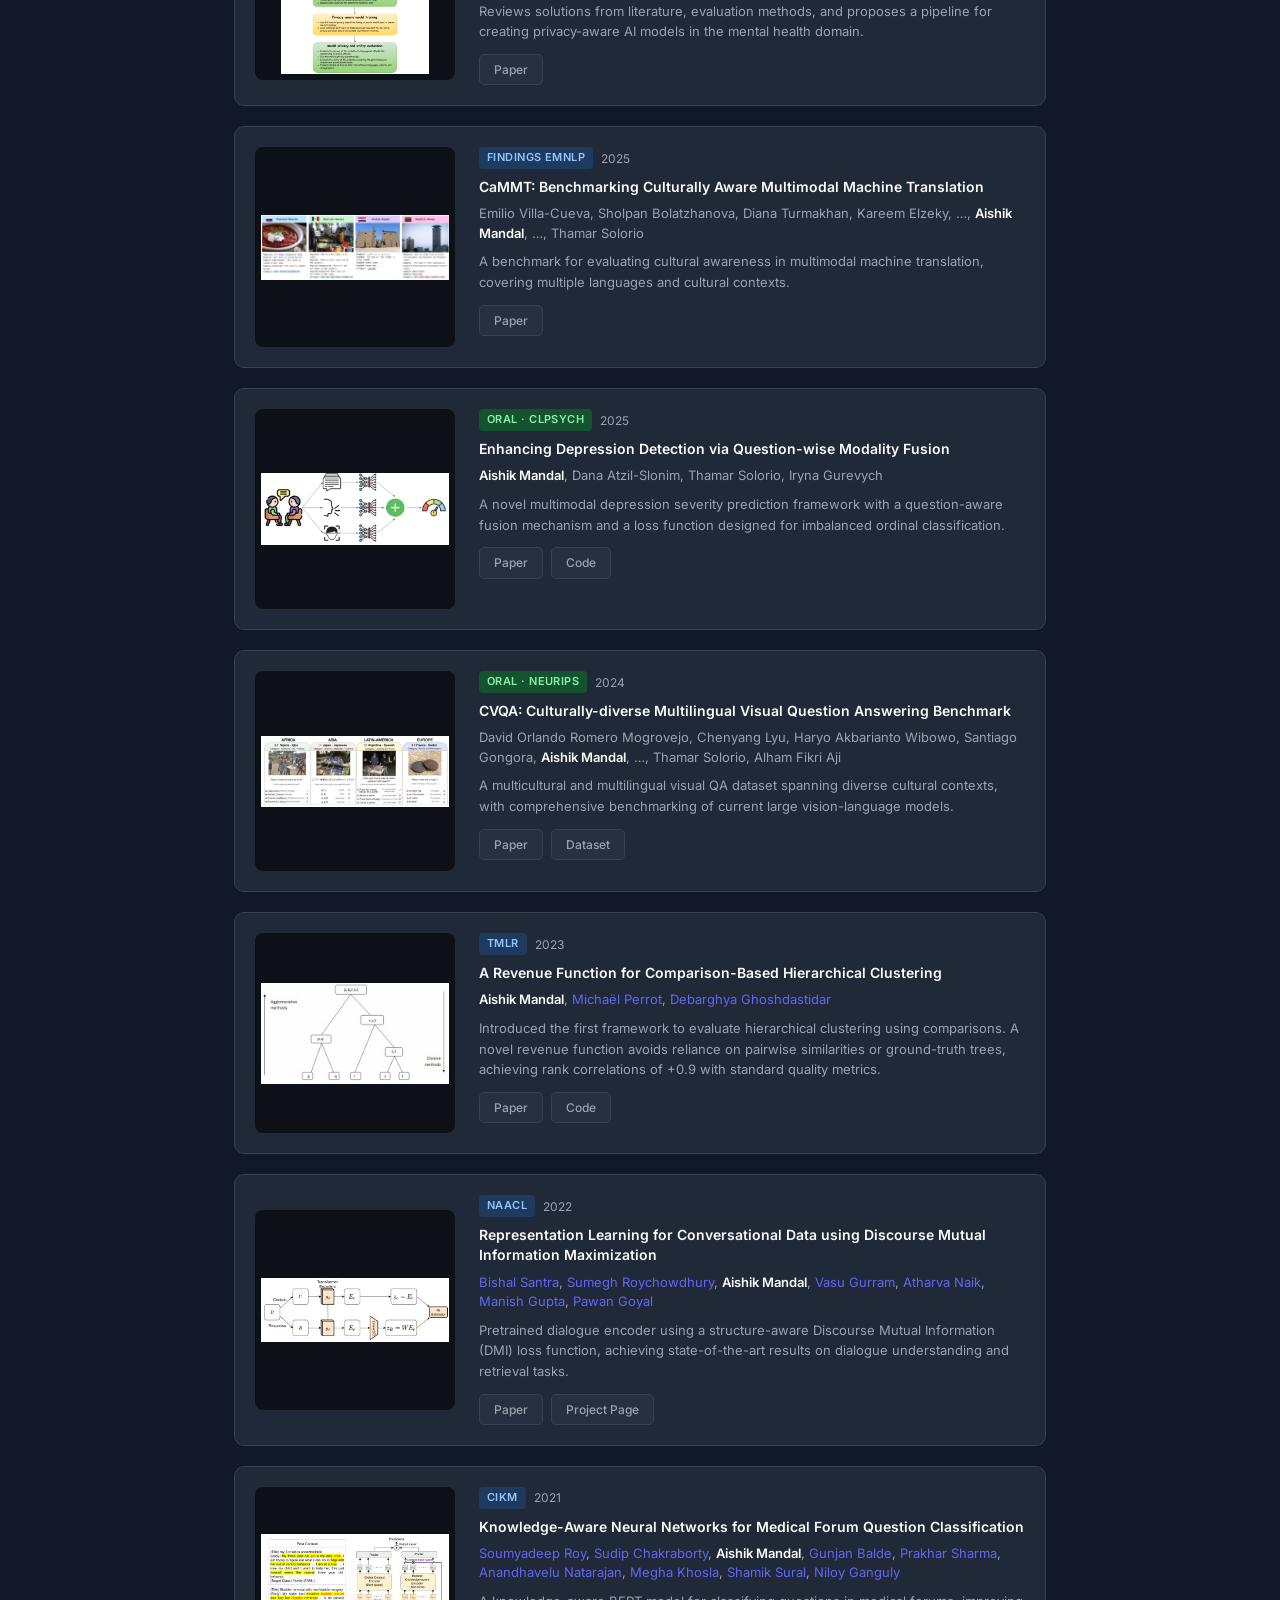
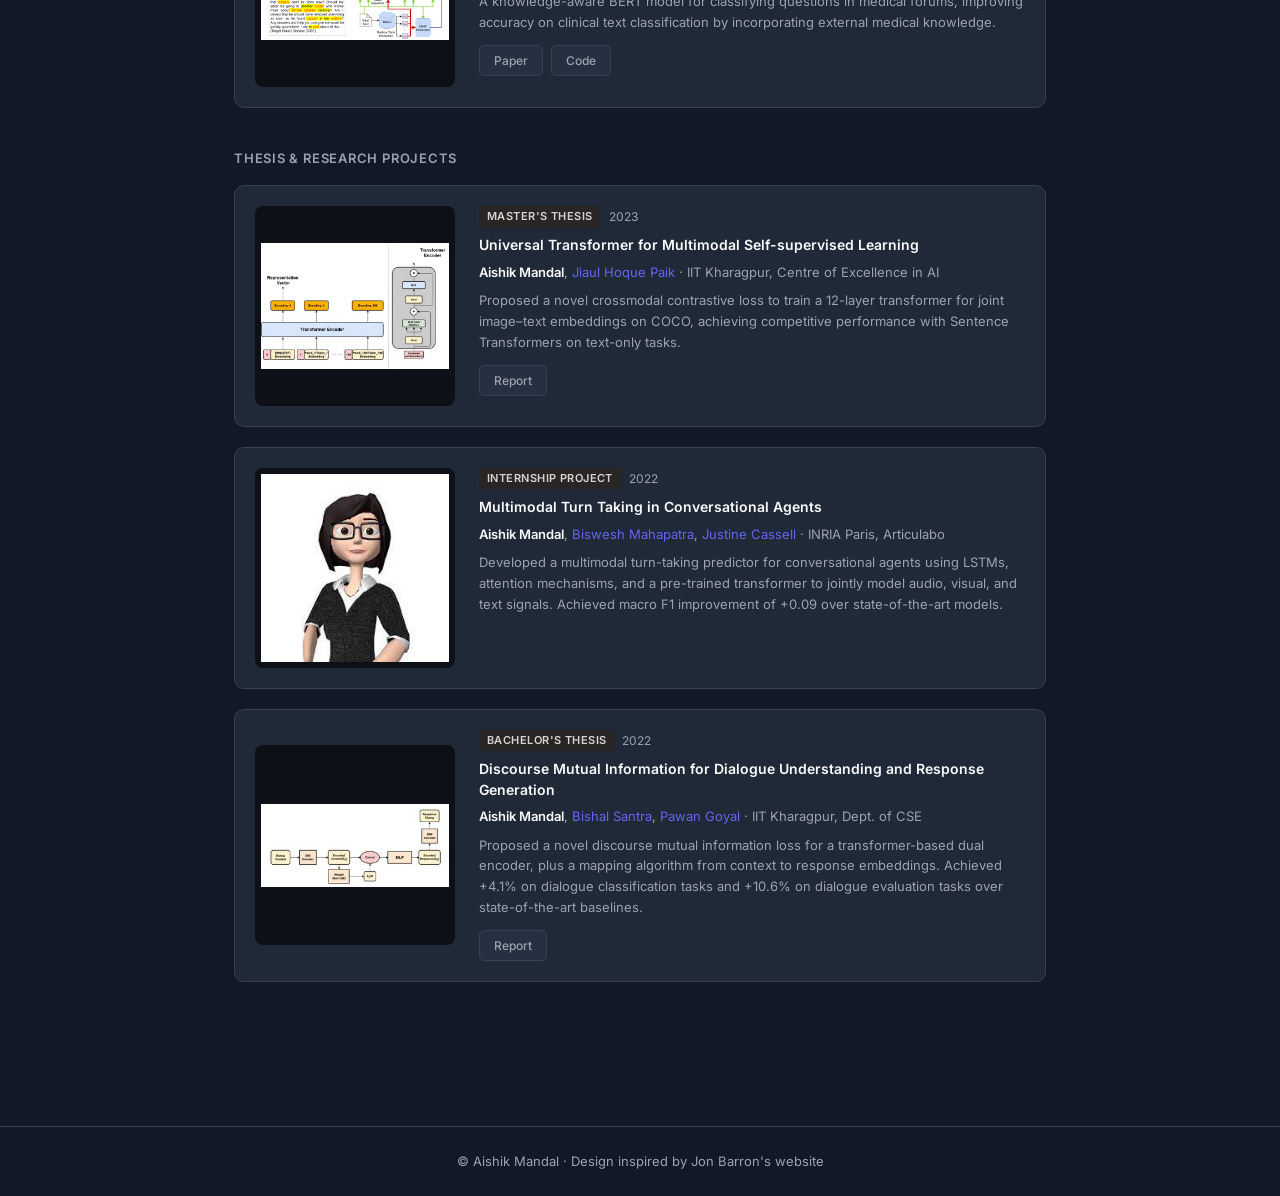
==== commit 01851db1: "fixed image" ====
--- a/research.html
+++ b/research.html
@@ -63,7 +63,7 @@
                 <span class="badge badge-preprint">Preprint</span>
                 <span class="paper-year">2025</span>
               </div>
-              <span class="paper-title">Graph2Counsel: Clinically Grounded Synthetic Counseling Dialogue Generation from Client Psychological Graphs</span>
+              <span class="paper-title" href="https://arxiv.org/abs/2604.20382">Graph2Counsel: Clinically Grounded Synthetic Counseling Dialogue Generation from Client Psychological Graphs</span>
               <p class="paper-authors">
                 <span class="me">Aishik Mandal</span>, Hiba Arnaout, Clarissa W. Ong, Juliet Bockhorst,
                 Kate Sheehan, Rachael Moldow, Tanmoy Chakraborty, Iryna Gurevych
@@ -72,9 +72,9 @@
                 A framework for generating clinically grounded synthetic counseling dialogues from structured client psychological graphs, enabling privacy-preserving training data for mental health AI.
               </p>
               <div class="paper-links">
-                <a class="btn" href="#" target="_blank">Paper</a>
-                <a class="btn" href="#" target="_blank">Code</a>
-                <a class="btn" href="#" target="_blank">Data &amp; Model</a>
+                <a class="btn" href="https://arxiv.org/pdf/2604.20382" target="_blank">Paper</a>
+                <a class="btn" href="https://github.com/UKPLab/arxiv2026-graph2counsel" target="_blank">Code</a>
+                <a class="btn" href="https://huggingface.co/collections/UKPLab/graph2counsel" target="_blank">Data &amp; Model</a>
               </div>
             </div>
           </article>
@@ -98,7 +98,7 @@
                 Secure audio processing pipeline for suicide risk assessment from therapeutic exchanges, combining privacy-preserving techniques with clinical NLP.
               </p>
               <div class="paper-links">
-                <a class="btn" href="#" target="_blank">Paper</a>
+                <a class="btn" href="https://pmc.ncbi.nlm.nih.gov/articles/PMC12973435/" target="_blank">Paper</a>
               </div>
             </div>
           </article>
@@ -113,7 +113,7 @@
                 <span class="badge badge-preprint">Preprint</span>
                 <span class="paper-year">2025</span>
               </div>
-              <span class="paper-title">MAGneT: Coordinated Multi-Agent Generation of Synthetic Multi-Turn Mental Health Counseling Sessions</span>
+              <span class="paper-title" href="https://arxiv.org/abs/2509.04183">MAGneT: Coordinated Multi-Agent Generation of Synthetic Multi-Turn Mental Health Counseling Sessions</span>
               <p class="paper-authors">
                 <span class="me">Aishik Mandal</span>, Tanmoy Chakraborty, Iryna Gurevych
               </p>
@@ -121,9 +121,9 @@
                 A multi-agent LLM framework for generating synthetic therapy sessions, achieving 3.8% improvement on standard clinical scales and 77.2% expert preference over state-of-the-art datasets.
               </p>
               <div class="paper-links">
-                <a class="btn" href="#" target="_blank">Paper</a>
-                <a class="btn" href="#" target="_blank">Code</a>
-                <a class="btn" href="#" target="_blank">Data &amp; Model</a>
+                <a class="btn" href="https://arxiv.org/pdf/2509.04183" target="_blank">Paper</a>
+                <a class="btn" href="https://github.com/UKPLab/arxiv2025-magnet" target="_blank">Code</a>
+                <a class="btn" href="https://huggingface.co/collections/UKPLab/magnet" target="_blank">Data &amp; Model</a>
               </div>
             </div>
           </article>
@@ -131,14 +131,14 @@
           <!-- Survey -->
           <article class="paper-card" id="survey">
             <div class="paper-thumb">
-              <img src="images/MH_Survey.png" alt="Clinical Mental Health Survey diagram" loading="lazy">
+              <img src="images/MH_survey.png" alt="Clinical Mental Health Survey diagram" loading="lazy">
             </div>
             <div class="paper-content">
               <div class="paper-meta">
                 <span class="badge badge-preprint">Preprint</span>
                 <span class="paper-year">2025</span>
               </div>
-              <span class="paper-title">A Comprehensive Survey of Datasets for Clinical Mental Health AI Systems</span>
+              <span class="paper-title" href="hhttps://arxiv.org/abs/2508.09809">A Comprehensive Survey of Datasets for Clinical Mental Health AI Systems</span>
               <p class="paper-authors">
                 <span class="me">Aishik Mandal</span>, Prottay Kumar Adhikary, Hiba Arnaout, Iryna Gurevych, Tanmoy Chakraborty
               </p>
@@ -146,7 +146,7 @@
                 A structured survey of datasets used in clinical mental health AI, covering data collection methodologies, annotation practices, privacy considerations, and benchmark tasks.
               </p>
               <div class="paper-links">
-                <a class="btn" href="#" target="_blank">Paper</a>
+                <a class="btn" href="https://arxiv.org/pdf/2508.09809" target="_blank">Paper</a>
               </div>
             </div>
           </article>
@@ -186,7 +186,7 @@
                 <span class="badge badge-conf">Findings EMNLP</span>
                 <span class="paper-year">2025</span>
               </div>
-              <span class="paper-title">CaMMT: Benchmarking Culturally Aware Multimodal Machine Translation</span>
+              <span class="paper-title" href="https://aclanthology.org/2025.findings-emnlp.1220/">CaMMT: Benchmarking Culturally Aware Multimodal Machine Translation</span>
               <p class="paper-authors">
                 Emilio Villa-Cueva, Sholpan Bolatzhanova, Diana Turmakhan, Kareem Elzeky, …,
                 <span class="me">Aishik Mandal</span>, …, Thamar Solorio
@@ -195,7 +195,7 @@
                 A benchmark for evaluating cultural awareness in multimodal machine translation, covering multiple languages and cultural contexts.
               </p>
               <div class="paper-links">
-                <a class="btn" href="#" target="_blank">Paper</a>
+                <a class="btn" href="https://aclanthology.org/2025.findings-emnlp.1220.pdf" target="_blank">Paper</a>
               </div>
             </div>
           </article>
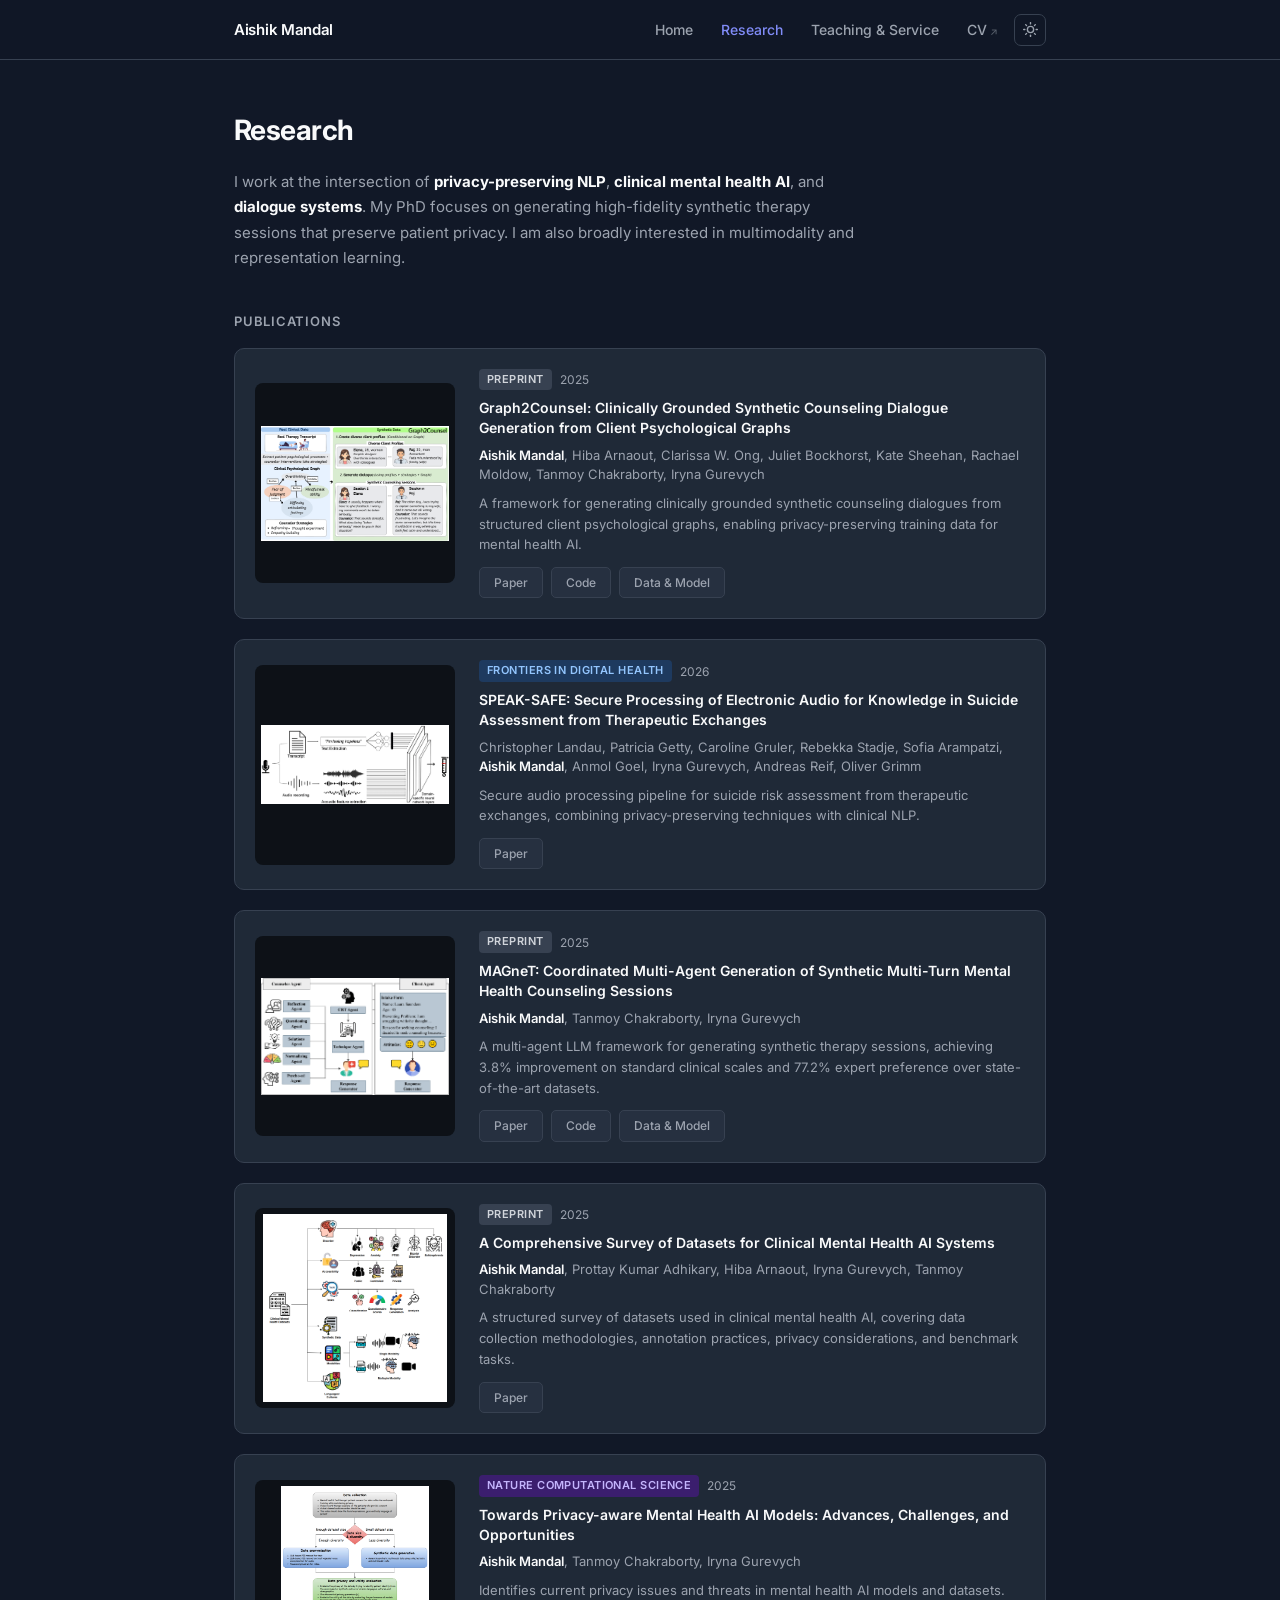
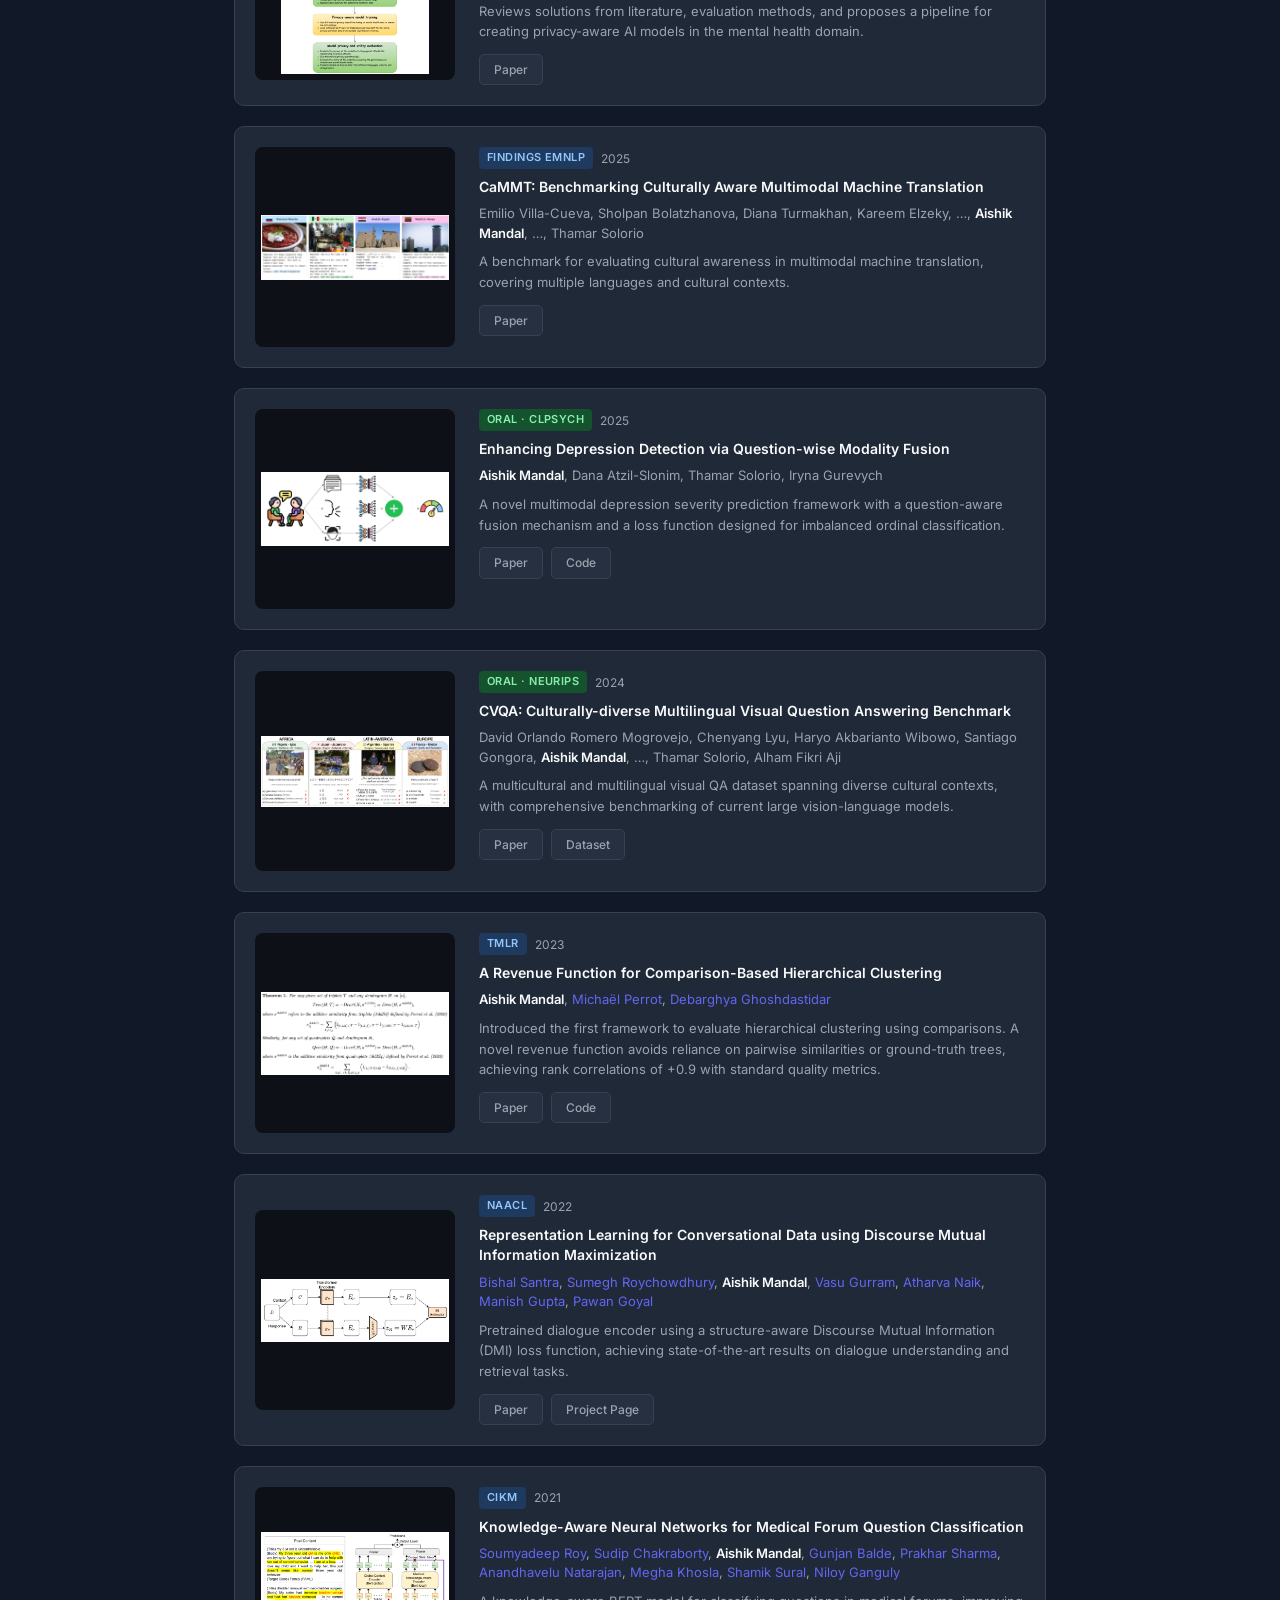
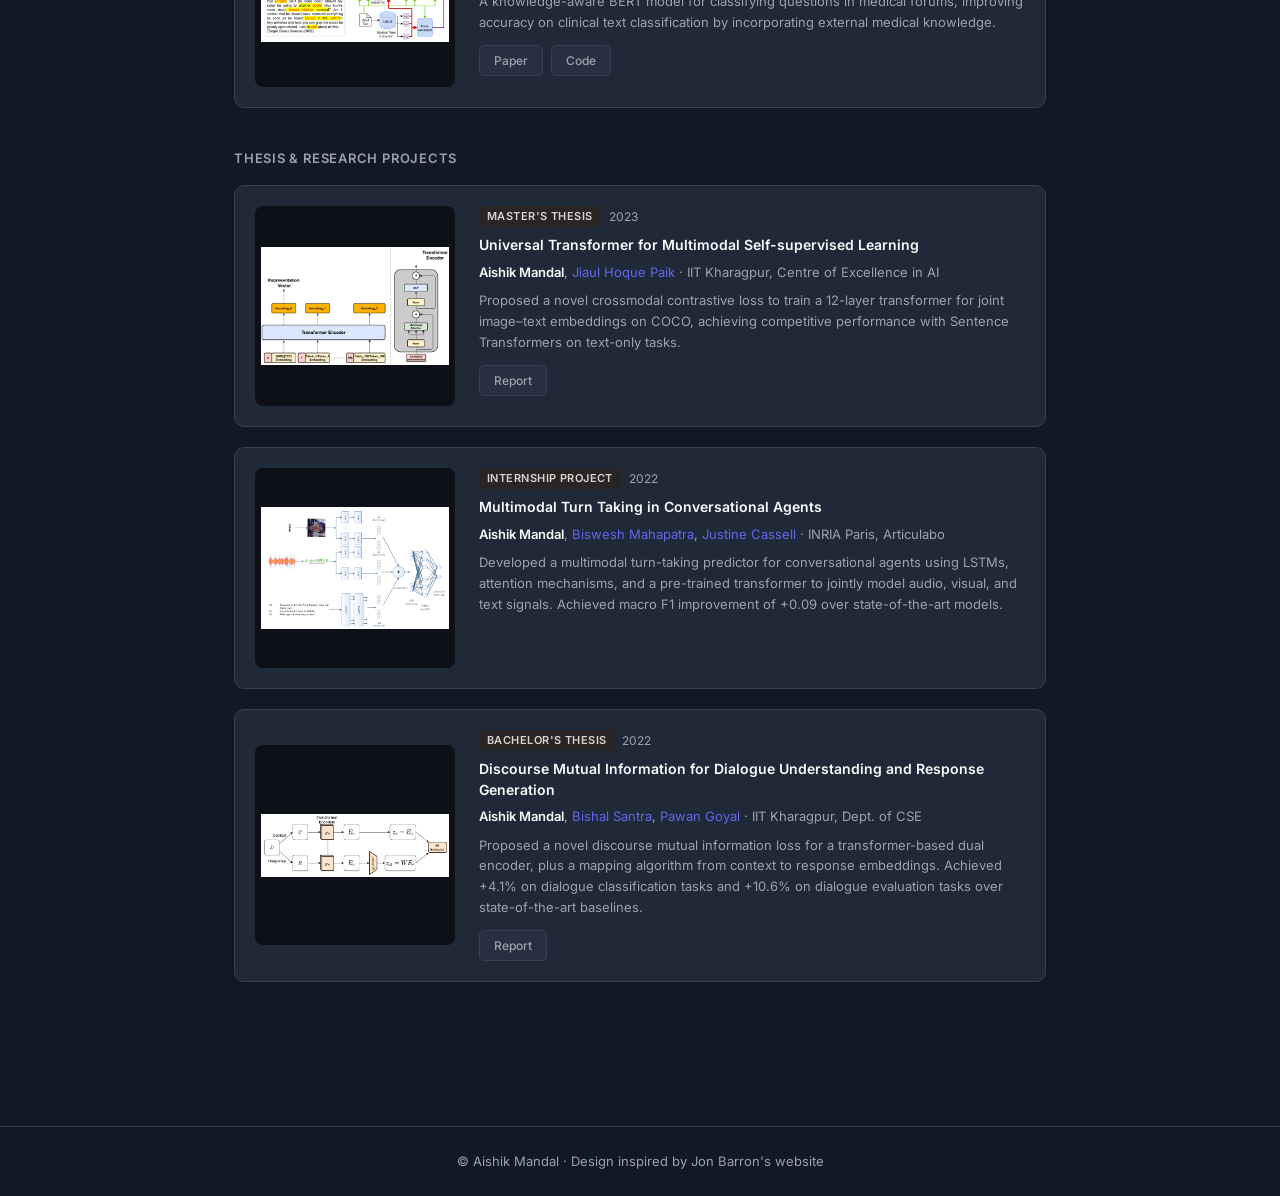
==== commit 26e34656: "fixed images" ====
--- a/research.html
+++ b/research.html
@@ -63,7 +63,7 @@
                 <span class="badge badge-preprint">Preprint</span>
                 <span class="paper-year">2025</span>
               </div>
-              <span class="paper-title" href="https://arxiv.org/abs/2604.20382">Graph2Counsel: Clinically Grounded Synthetic Counseling Dialogue Generation from Client Psychological Graphs</span>
+              <a class="paper-title" href="https://arxiv.org/abs/2604.20382" target="_blank">Graph2Counsel: Clinically Grounded Synthetic Counseling Dialogue Generation from Client Psychological Graphs</a>
               <p class="paper-authors">
                 <span class="me">Aishik Mandal</span>, Hiba Arnaout, Clarissa W. Ong, Juliet Bockhorst,
                 Kate Sheehan, Rachael Moldow, Tanmoy Chakraborty, Iryna Gurevych
@@ -89,7 +89,7 @@
                 <span class="badge badge-journal">Frontiers in Digital Health</span>
                 <span class="paper-year">2026</span>
               </div>
-              <span class="paper-title">SPEAK-SAFE: Secure Processing of Electronic Audio for Knowledge in Suicide Assessment from Therapeutic Exchanges</span>
+              <a class="paper-title" href="https://pmc.ncbi.nlm.nih.gov/articles/PMC12973435/" target="_blank">SPEAK-SAFE: Secure Processing of Electronic Audio for Knowledge in Suicide Assessment from Therapeutic Exchanges</a>
               <p class="paper-authors">
                 Christopher Landau, Patricia Getty, Caroline Gruler, Rebekka Stadje, Sofia Arampatzi,
                 <span class="me">Aishik Mandal</span>, Anmol Goel, Iryna Gurevych, Andreas Reif, Oliver Grimm
@@ -113,7 +113,7 @@
                 <span class="badge badge-preprint">Preprint</span>
                 <span class="paper-year">2025</span>
               </div>
-              <span class="paper-title" href="https://arxiv.org/abs/2509.04183">MAGneT: Coordinated Multi-Agent Generation of Synthetic Multi-Turn Mental Health Counseling Sessions</span>
+              <a class="paper-title" href="https://arxiv.org/abs/2509.04183" target="_blank">MAGneT: Coordinated Multi-Agent Generation of Synthetic Multi-Turn Mental Health Counseling Sessions</a>
               <p class="paper-authors">
                 <span class="me">Aishik Mandal</span>, Tanmoy Chakraborty, Iryna Gurevych
               </p>
@@ -138,7 +138,7 @@
                 <span class="badge badge-preprint">Preprint</span>
                 <span class="paper-year">2025</span>
               </div>
-              <span class="paper-title" href="hhttps://arxiv.org/abs/2508.09809">A Comprehensive Survey of Datasets for Clinical Mental Health AI Systems</span>
+              <a class="paper-title" href="hhttps://arxiv.org/abs/2508.09809" target="_blank">A Comprehensive Survey of Datasets for Clinical Mental Health AI Systems</a>
               <p class="paper-authors">
                 <span class="me">Aishik Mandal</span>, Prottay Kumar Adhikary, Hiba Arnaout, Iryna Gurevych, Tanmoy Chakraborty
               </p>
@@ -186,7 +186,7 @@
                 <span class="badge badge-conf">Findings EMNLP</span>
                 <span class="paper-year">2025</span>
               </div>
-              <span class="paper-title" href="https://aclanthology.org/2025.findings-emnlp.1220/">CaMMT: Benchmarking Culturally Aware Multimodal Machine Translation</span>
+              <a class="paper-title" href="https://aclanthology.org/2025.findings-emnlp.1220/">CaMMT: Benchmarking Culturally Aware Multimodal Machine Translation</a>
               <p class="paper-authors">
                 Emilio Villa-Cueva, Sholpan Bolatzhanova, Diana Turmakhan, Kareem Elzeky, …,
                 <span class="me">Aishik Mandal</span>, …, Thamar Solorio
@@ -256,7 +256,7 @@
           <!-- Revenue / TMLR 2023 -->
           <article class="paper-card" id="clustering">
             <div class="paper-thumb">
-              <img src="images/cluster.jpg" alt="Hierarchical clustering thumbnail" loading="lazy">
+              <img src="images/cluster.png" alt="Hierarchical clustering thumbnail" loading="lazy">
             </div>
             <div class="paper-content">
               <div class="paper-meta">
@@ -284,7 +284,7 @@
           <!-- NAACL 2022 -->
           <article class="paper-card" id="dmi-naacl">
             <div class="paper-thumb">
-              <img src="images/dmi_model.jpg" alt="Discourse Mutual Information model thumbnail" loading="lazy">
+              <img src="images/dmi_model.png" alt="Discourse Mutual Information model thumbnail" loading="lazy">
             </div>
             <div class="paper-content">
               <div class="paper-meta">
@@ -316,7 +316,7 @@
           <!-- CIKM 2021 -->
           <article class="paper-card" id="medbert">
             <div class="paper-thumb">
-              <img src="images/medbert-ichi.jpg" alt="Medical forum QA thumbnail" loading="lazy">
+              <img src="images/medbert-ichi.png" alt="Medical forum QA thumbnail" loading="lazy">
             </div>
             <div class="paper-content">
               <div class="paper-meta">
@@ -356,7 +356,7 @@
           <!-- Master's Thesis -->
           <article class="paper-card" id="masters-thesis">
             <div class="paper-thumb">
-              <img src="images/ut.jpg" alt="Universal Transformer thumbnail" loading="lazy">
+              <img src="images/ut.png" alt="Universal Transformer thumbnail" loading="lazy">
             </div>
             <div class="paper-content">
               <div class="paper-meta">
@@ -383,7 +383,7 @@
           <!-- INRIA Internship -->
           <article class="paper-card" id="turntaking">
             <div class="paper-thumb">
-              <img src="images/sara.jpeg" alt="Turn-taking in conversational agents thumbnail" loading="lazy">
+              <img src="images/turn.png" alt="Turn-taking in conversational agents thumbnail" loading="lazy">
             </div>
             <div class="paper-content">
               <div class="paper-meta">
@@ -406,7 +406,7 @@
           <!-- Bachelor's Thesis -->
           <article class="paper-card" id="bachelors-thesis">
             <div class="paper-thumb">
-              <img src="images/mlp.jpg" alt="Discourse MI model thumbnail" loading="lazy">
+              <img src="images/dmi_model.png" alt="Discourse MI model thumbnail" loading="lazy">
             </div>
             <div class="paper-content">
               <div class="paper-meta">
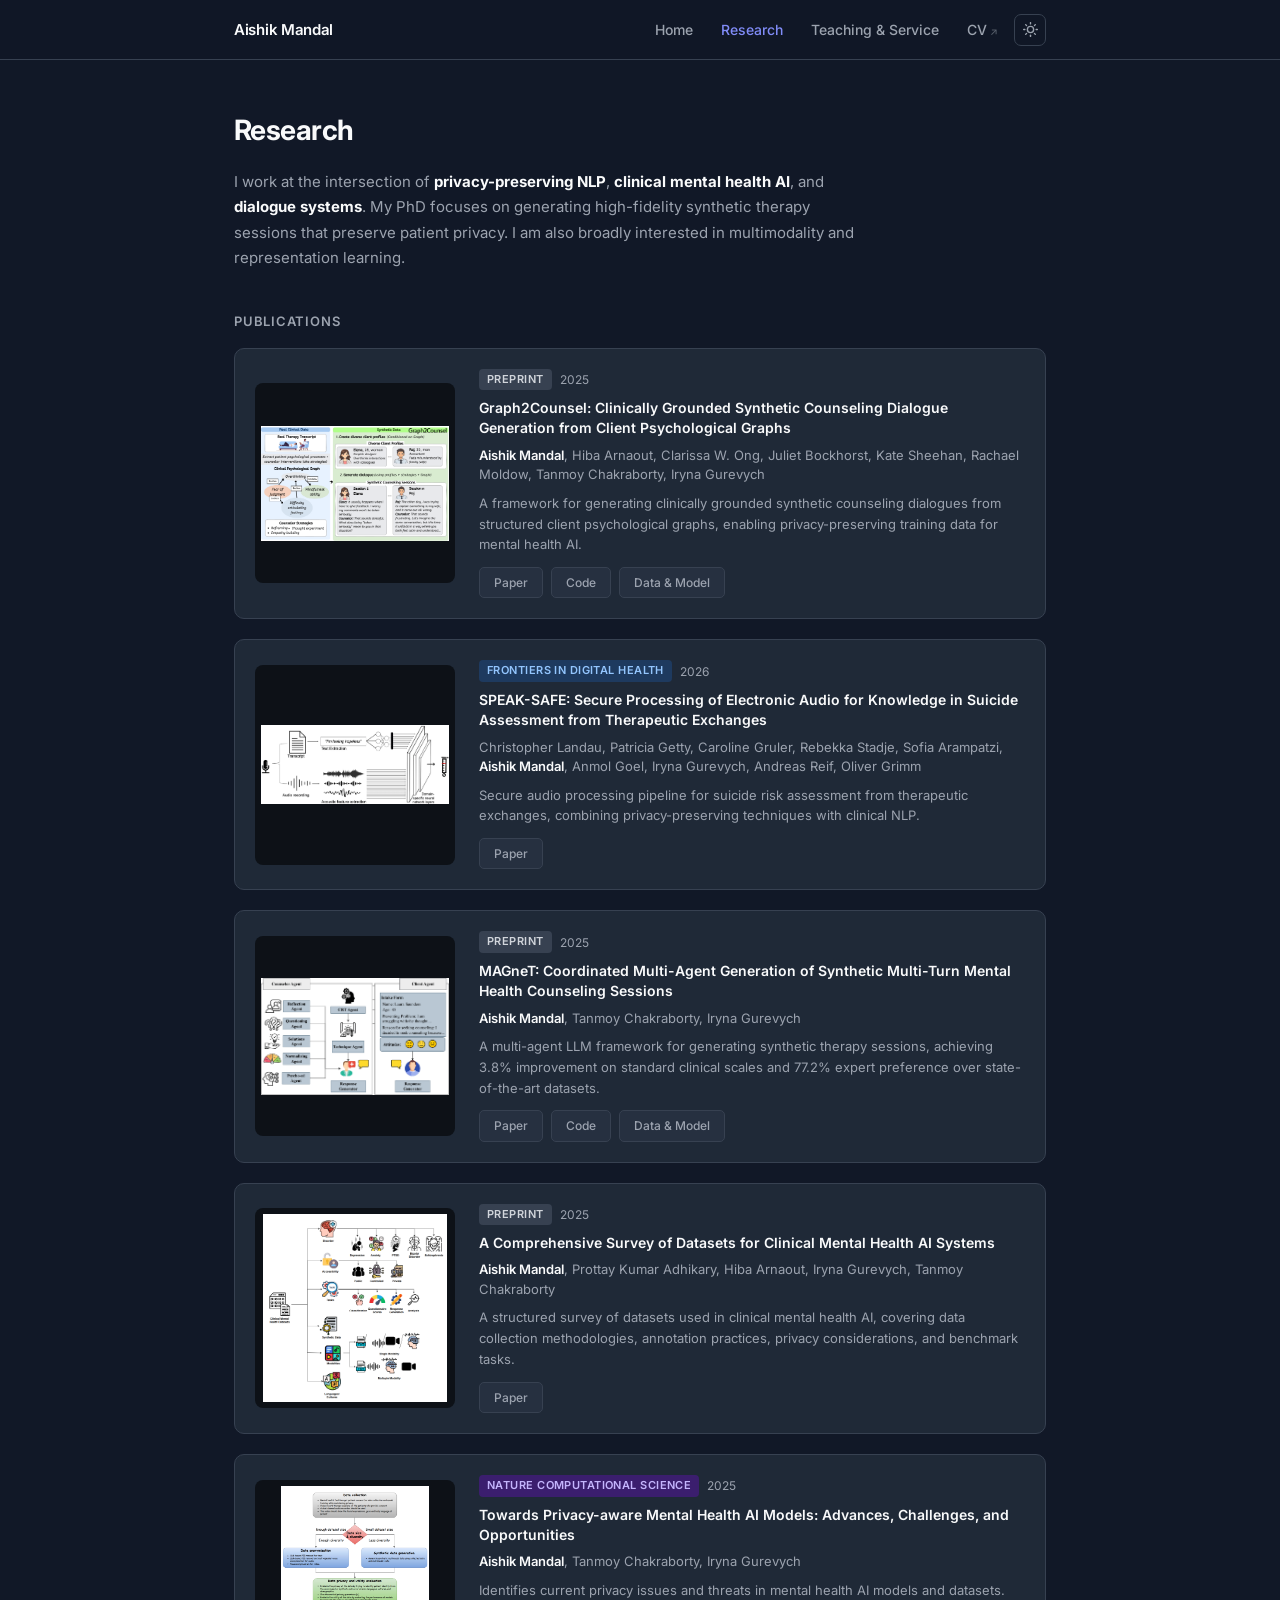
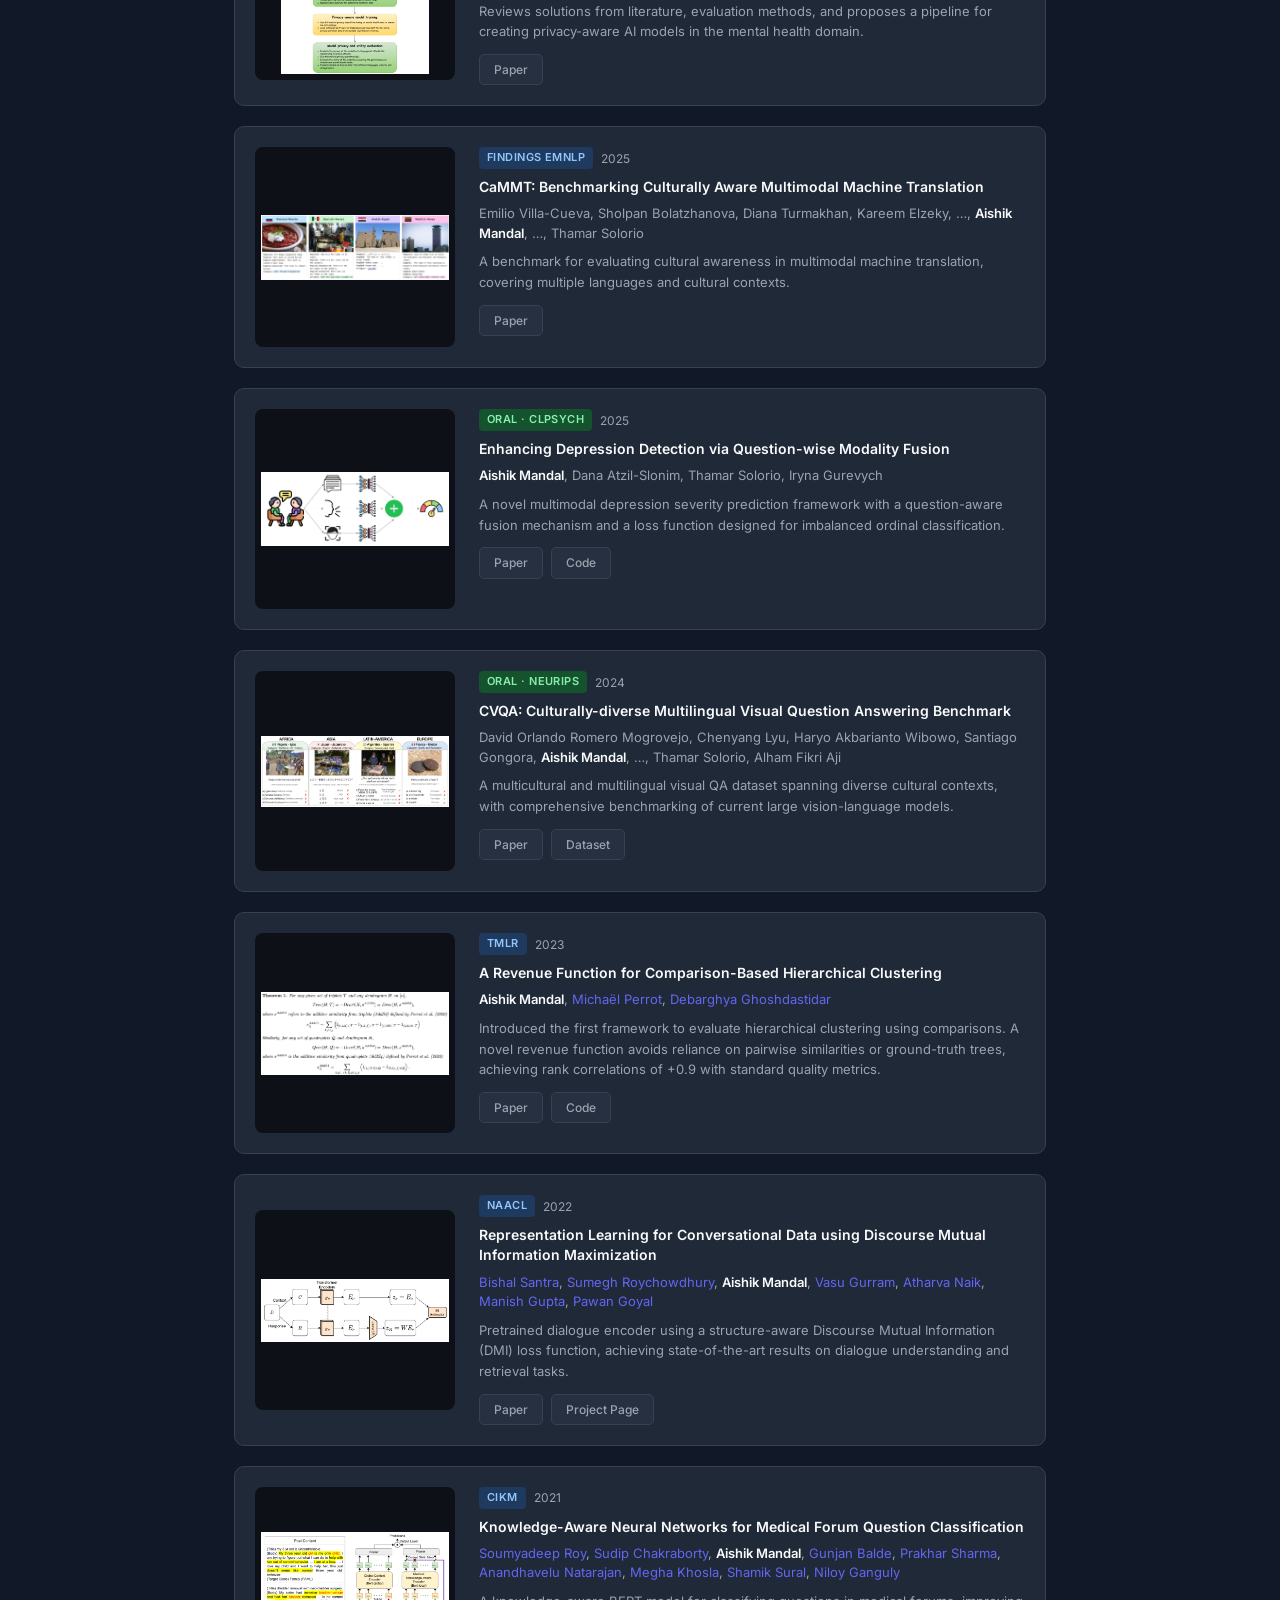
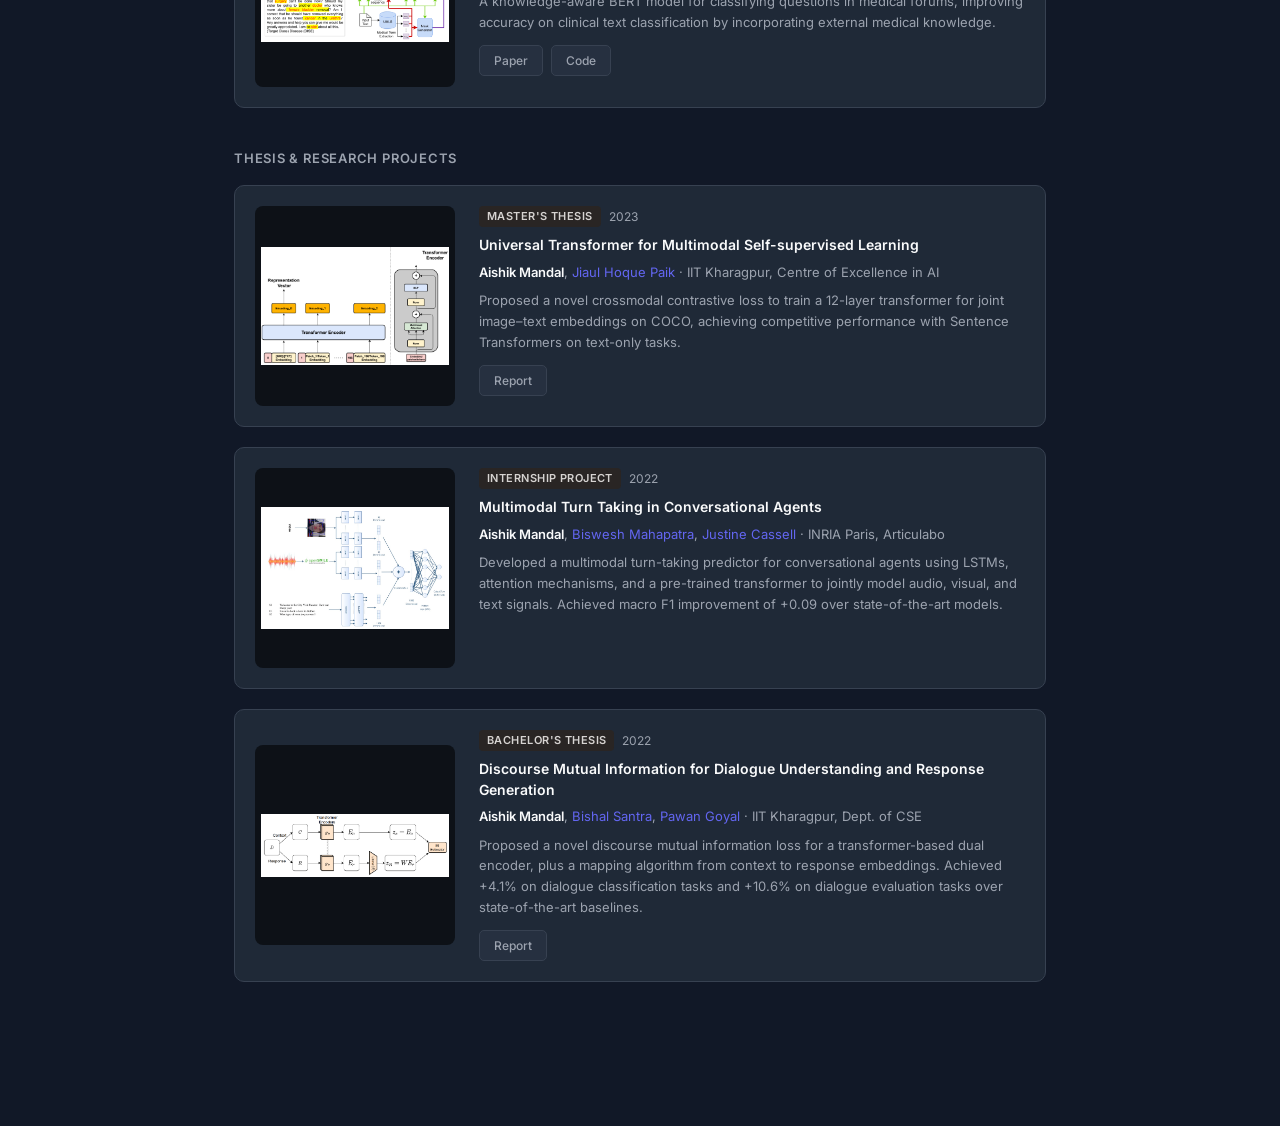
==== commit d022b575: "fixed text" ====
--- a/research.html
+++ b/research.html
@@ -437,12 +437,6 @@
     </div>
   </main>
 
-  <footer>
-    <div class="container">
-      <p>© Aishik Mandal · Design inspired by <a href="https://jonbarron.info/">Jon Barron's website</a></p>
-    </div>
-  </footer>
-
   <script src="assets/js/nav.js"></script>
 </body>
 </html>
